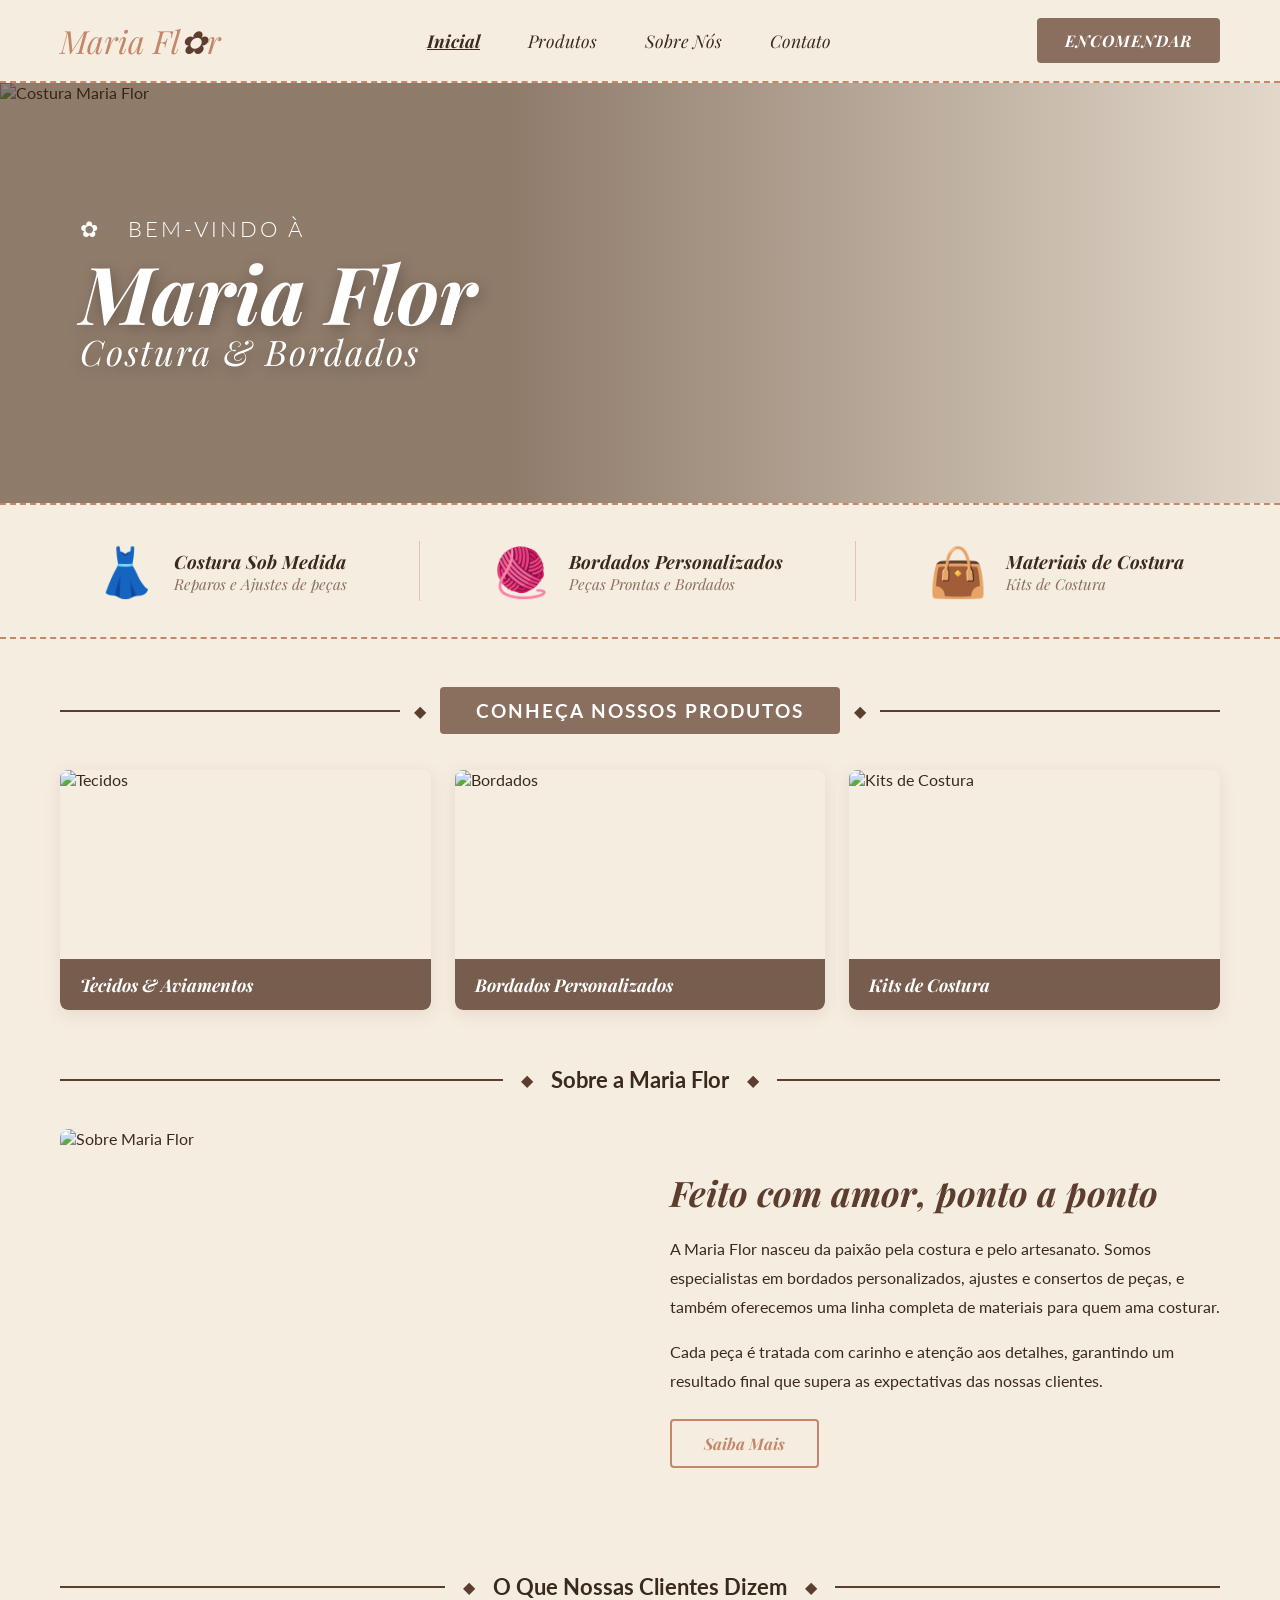
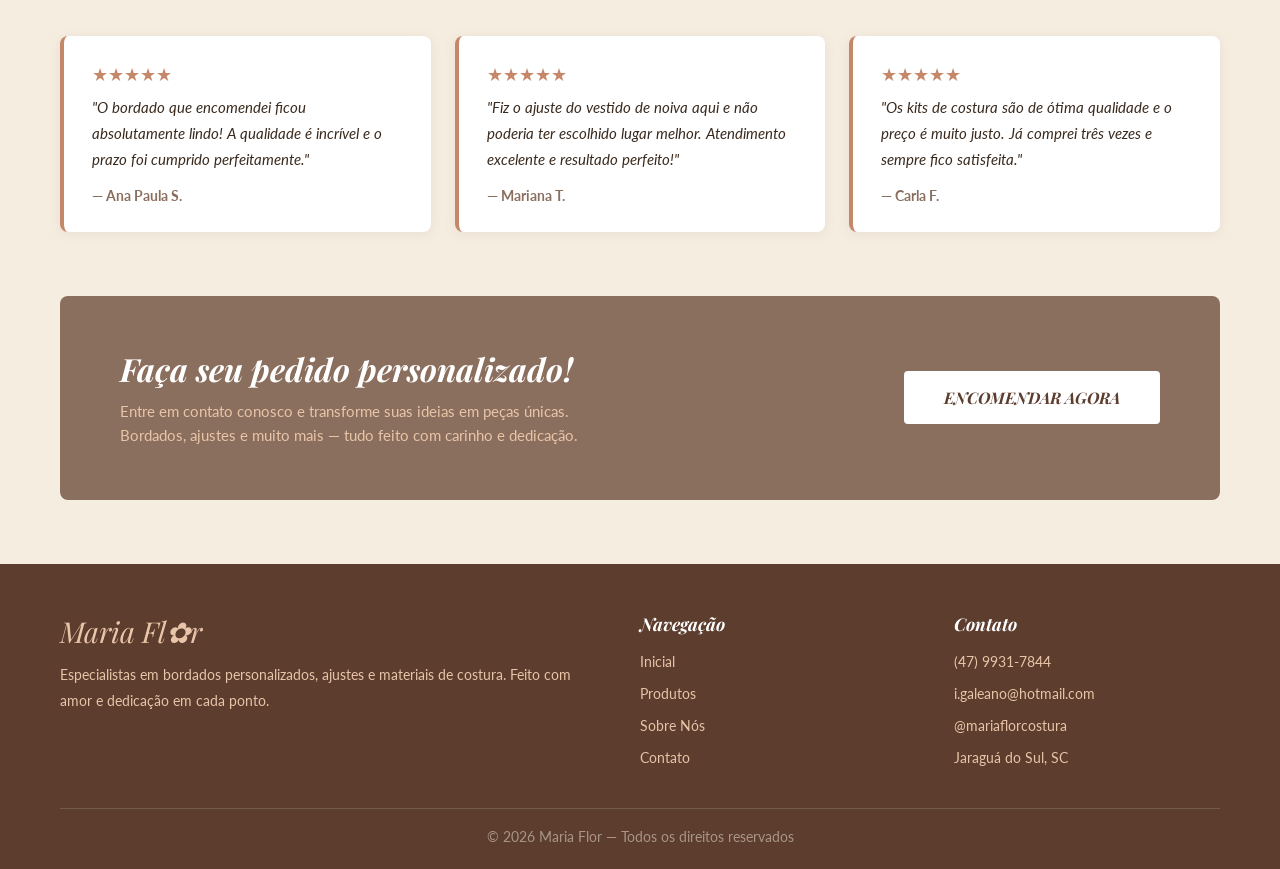
==== index.html @ fab540b6 "HANDS ON WORK V" ====
<!DOCTYPE html>
<html lang="pt-BR">
<head>
<meta charset="UTF-8">
<meta name="viewport" content="width=device-width, initial-scale=1.0">
<title>Maria Flor — Costura & Bordados</title>
<link href="https://fonts.googleapis.com/css2?family=Playfair+Display:ital,wght@0,400;0,700;1,400&family=Lato:wght@300;400;700&display=swap" rel="stylesheet">
<link rel="stylesheet" href="style mariaflor.css">
</head>
<body>

<!-- ================================
     NAVBAR (shared, always visible)
================================ -->
<nav>
  <div class="logo" onclick="goTo('inicial')">Maria Fl<span>✿</span>r</div>
  <ul>
    <li><a onclick="goTo('inicial')" id="nav-inicial" class="active">Inicial</a></li>
    <li><a onclick="goTo('produtos')" id="nav-produtos">Produtos</a></li>
    <li><a onclick="goTo('sobre')" id="nav-sobre">Sobre Nós</a></li>
    <li><a onclick="goTo('contato')" id="nav-contato">Contato</a></li>
  </ul>
  <button class="btn-encomendar" onclick="goTo('contato')">ENCOMENDAR</button>
</nav>


<!-- ================================
     PAGE: INICIAL
================================ -->
<div id="page-inicial" class="page active">

  <div class="hero">
    <img src="https://images.unsplash.com/photo-1558769132-cb1aea458c5e?w=1400&q=80" alt="Costura Maria Flor">
    <div class="hero-overlay">
      <p class="bem-vindo">✿ &nbsp; BEM-VINDO À</p>
      <h1>Maria Flor<span>Costura &amp; Bordados</span></h1>
    </div>
  </div>
  <hr class="hero-divider">

  <div class="features-strip">
    <div class="feature-item">
      <div class="feature-icon">👗</div>
      <div class="feature-text">
        <h3>Costura Sob Medida</h3>
        <p>Reparos e Ajustes de peças</p>
      </div>
    </div>
    <div class="feature-divider"></div>
    <div class="feature-item">
      <div class="feature-icon">🧶</div>
      <div class="feature-text">
        <h3>Bordados Personalizados</h3>
        <p>Peças Prontas e Bordados</p>
      </div>
    </div>
    <div class="feature-divider"></div>
    <div class="feature-item">
      <div class="feature-icon">👜</div>
      <div class="feature-text">
        <h3>Materiais de Costura</h3>
        <p>Kits de Costura</p>
      </div>
    </div>
  </div>

  <div class="section-header-brown">
    <div class="line"></div>
    <span class="diamond">◆</span>
    <h2>CONHEÇA NOSSOS PRODUTOS</h2>
    <span class="diamond">◆</span>
    <div class="line"></div>
  </div>

  <div class="home-products-grid">
    <div class="home-product-card" onclick="goTo('produtos')">
      <img src="https://blog.maximustecidos.com.br/wp-content/uploads/2023/04/Composicao-1_00009-3.jpg" alt="Tecidos">
      <div class="home-product-card-label">Tecidos &amp; Aviamentos</div>
    </div>
    <div class="home-product-card" onclick="goTo('produtos')">
      <img src="https://www.artbord.com.br/img/produtos/personalizados3.jpg" alt="Bordados">
      <div class="home-product-card-label">Bordados Personalizados</div>
    </div>
    <div class="home-product-card" onclick="goTo('produtos')">
      <img src="https://http2.mlstatic.com/D_NQ_NP_682435-MLB98950019873_112025-O.webp" alt="Kits de Costura">
      <div class="home-product-card-label">Kits de Costura</div>
    </div>
  </div>

  <div class="section-header-plain">
    <span class="diamond-ico">◆</span>
    <h2>Sobre a Maria Flor</h2>
    <span class="diamond-ico">◆</span>
  </div>

  <div class="about-section">
    <div class="about-img">
      <img src="https://i0.wp.com/blog.elgin.com.br/wp-content/uploads/maquina-de-costura-industrial-1-scaled.jpg" alt="Sobre Maria Flor">
    </div>
    <div class="about-text">
      <h2>Feito com amor, ponto a ponto</h2>
      <p>A Maria Flor nasceu da paixão pela costura e pelo artesanato. Somos especialistas em bordados personalizados, ajustes e consertos de peças, e também oferecemos uma linha completa de materiais para quem ama costurar.</p>
      <p>Cada peça é tratada com carinho e atenção aos detalhes, garantindo um resultado final que supera as expectativas das nossas clientes.</p>
      <button class="btn-saiba" onclick="goTo('sobre')">Saiba Mais</button>
    </div>
  </div>

  <div class="section-header-plain">
    <span class="diamond-ico">◆</span>
    <h2>O Que Nossas Clientes Dizem</h2>
    <span class="diamond-ico">◆</span>
  </div>

  <div class="depoimentos-grid">
    <div class="depoimento-card">
      <div class="stars">★★★★★</div>
      <p>"O bordado que encomendei ficou absolutamente lindo! A qualidade é incrível e o prazo foi cumprido perfeitamente."</p>
      <div class="author">— Ana Paula S.</div>
    </div>
    <div class="depoimento-card">
      <div class="stars">★★★★★</div>
      <p>"Fiz o ajuste do vestido de noiva aqui e não poderia ter escolhido lugar melhor. Atendimento excelente e resultado perfeito!"</p>
      <div class="author">— Mariana T.</div>
    </div>
    <div class="depoimento-card">
      <div class="stars">★★★★★</div>
      <p>"Os kits de costura são de ótima qualidade e o preço é muito justo. Já comprei três vezes e sempre fico satisfeita."</p>
      <div class="author">— Carla F.</div>
    </div>
  </div>

  <div class="cta-section">
    <div>
      <h2>Faça seu pedido personalizado!</h2>
      <p>Entre em contato conosco e transforme suas ideias em peças únicas. Bordados, ajustes e muito mais — tudo feito com carinho e dedicação.</p>
    </div>
    <button class="btn-cta" onclick="goTo('contato')">ENCOMENDAR AGORA</button>
  </div>

  <footer>
    <div class="footer-grid">
      <div>
        <div class="footer-logo">Maria Fl✿r</div>
        <p>Especialistas em bordados personalizados, ajustes e materiais de costura. Feito com amor e dedicação em cada ponto.</p>
      </div>
      <div class="footer-col">
        <h4>Navegação</h4>
        <ul>
          <li><a onclick="goTo('inicial')">Inicial</a></li>
          <li><a onclick="goTo('produtos')">Produtos</a></li>
          <li><a onclick="goTo('sobre')">Sobre Nós</a></li>
          <li><a onclick="goTo('contato')">Contato</a></li>
        </ul>
      </div>
      <div class="footer-col">
        <h4>Contato</h4>
        <ul>
          <li><a href="#">(47) 9931-7844</a></li>
          <li><a href="#">i.galeano@hotmail.com</a></li>
          <li><a href="#">@mariaflorcostura</a></li>
          <li><a href="#">Jaraguá do Sul, SC</a></li>
        </ul>
      </div>
    </div>
    <div class="footer-bottom">© 2026 Maria Flor — Todos os direitos reservados</div>
  </footer>
</div>


<!-- ================================
     PAGE: PRODUTOS
================================ -->
<div id="page-produtos" class="page">

  <div class="produtos-section-header" style="margin-top: 48px;">
    <span class="diamond">◆</span>
    <h2>Nossos Serviços &amp; Produtos</h2>
    <span class="diamond">◆</span>
  </div>

  <div class="products-grid">
    <div class="product-card">
      <img src="https://blog.maximustecidos.com.br/wp-content/uploads/2022/09/Ajustes-e-consertos.jpg" alt="Ajustes e Consertos">
      <div class="card-body">
        <h3>Ajustes e Consertos</h3>
        <p>Reparos e Ajustes de peças</p>
      </div>
    </div>
    <div class="product-card">
      <img src="https://img.elo7.com.br/product/685x685/4D613C4/bordados-personalizados-lembrancinha.jpg" alt="Bordados Personalizados">
      <div class="card-body">
        <h3>Bordados Personalizados</h3>
        <p>Peças Prontas e Bordados</p>
      </div>
    </div>
    <div class="product-card">
      <img src="https://m.media-amazon.com/images/I/81LdllHhoiL.jpg" alt="Kits de Costura">
      <div class="card-body">
        <h3>Kits de Costura</h3>
        <p>Peças e Kits para Costura</p>
      </div>
    </div>
  </div>

  <div class="produtos-section-header">
    <span class="diamond">◆</span>
    <h2>Materiais de Costura</h2>
    <span class="diamond">◆</span>
  </div>

  <div class="products-grid">
    <div class="product-card">
      <img src="https://www.armarinhosaojose.com.br/octopus/design/images/94/products/b/kit-agulhas-croche-metal-finas-ch089-12und.jpg" alt="Linhas e Agulhas">
      <div class="card-body">
        <h3>Linhas e Agulhas</h3>
        <p>Variedade de linhas coloridas e agulhas para todos os tipos de costura</p>
        <span class="price">A partir de R$ 8,90</span>
      </div>
    </div>
    <div class="product-card">
      <img src="https://encrypted-tbn2.gstatic.com/shopping?q=tbn:ANd9GcQ8qK9K8kltuT53hfmvlXbNgs2XfSVlP2nfSjsDrhS2vmLeVyilrZG2NBxNIasGOcaGUidtJvrdwAZzUmPdJPInfNeammCxcp_Rb9eg1ShN5NLwNDI70TglCTJatQF1&usqp=CAc" alt="Kit de Costura Completo">
      <div class="card-body">
        <h3>Kit de Costura Completo</h3>
        <p>Kit com tudo que você precisa: tesoura, linhas, agulhas e muito mais</p>
        <span class="price">A partir de R$ 34,90</span>
      </div>
    </div>
    <div class="product-card">
      <img src="https://zanotti.com.br/blog/wp-content/uploads/2020/10/3-Escolha-tecidos-e-aviamentos-de-qualidade.jpg" alt="Tecidos e Aviamentos">
      <div class="card-body">
        <h3>Tecidos e Aviamentos</h3>
        <p>Ampla seleção de tecidos em diversas cores, texturas e estampas</p>
        <span class="price">A partir de R$ 12,90/m</span>
      </div>
    </div>
  </div>

  <div class="cta-section">
    <div>
      <h2>Faça seu pedido personalizado!</h2>
      <p>Entre em contato conosco e transforme suas ideias em peças únicas. Bordados, ajustes e muito mais — tudo feito com carinho e dedicação.</p>
    </div>
    <button class="btn-cta" onclick="goTo('contato')">ENCOMENDAR AGORA</button>
  </div>

  <div class="section-header" style="margin-top: 56px;">
    <span class="diamond">◆</span>
    <h2>O Que Nossas Clientes Dizem</h2>
    <span class="diamond">◆</span>
  </div>

  <div class="depoimentos-grid">
    <div class="depoimento-card">
      <div class="stars">★★★★★</div>
      <p>"O bordado que encomendei ficou absolutamente lindo! A qualidade é incrível e o prazo foi cumprido perfeitamente."</p>
      <div class="author">— Ana Paula S.</div>
    </div>
    <div class="depoimento-card">
      <div class="stars">★★★★★</div>
      <p>"Fiz o ajuste do vestido de noiva aqui e não poderia ter escolhido lugar melhor. Atendimento excelente e resultado perfeito!"</p>
      <div class="author">— Mariana T.</div>
    </div>
    <div class="depoimento-card">
      <div class="stars">★★★★★</div>
      <p>"Os kits de costura são de ótima qualidade e o preço é muito justo. Já comprei três vezes e sempre fico satisfeita."</p>
      <div class="author">— Carla F.</div>
    </div>
  </div>

  <footer>
    <div class="footer-grid">
      <div>
        <div class="footer-logo">Maria Fl✿r</div>
        <p>Especialistas em bordados personalizados, ajustes e materiais de costura. Feito com amor e dedicação em cada ponto.</p>
      </div>
      <div class="footer-col">
        <h4>Navegação</h4>
        <ul>
          <li><a onclick="goTo('inicial')">Inicial</a></li>
          <li><a onclick="goTo('produtos')">Produtos</a></li>
          <li><a onclick="goTo('sobre')">Sobre Nós</a></li>
          <li><a onclick="goTo('contato')">Contato</a></li>
        </ul>
      </div>
      <div class="footer-col">
        <h4>Contato</h4>
        <ul>
          <li><a href="#">(47) 9931-7844</a></li>
          <li><a href="#">i.galeano@hotmail.com</a></li>
          <li><a href="#">@mariaflorcostura</a></li>
          <li><a href="#">Jaraguá do Sul, SC</a></li>
        </ul>
      </div>
    </div>
    <div class="footer-bottom">© 2026 Maria Flor — Todos os direitos reservados</div>
  </footer>
</div>


<!-- ================================
     PAGE: SOBRE NÓS
================================ -->
<div id="page-sobre" class="page">

  <div class="quem-somos">
    <div class="quem-somos-img">
      <img src="https://tse4.mm.bing.net/th/id/OIP.Wz9zy-pFr2GybRfrMB1d5AHaFj?rs=1&pid=ImgDetMain&o=7&rm=3" alt="Costureira Maria Flor">
    </div>
    <div class="quem-somos-text">
      <div class="tag-title">Quem Somos?</div>
      <p>O Atelier Maria Flor é uma loja dedicada à arte da costura e do bordado. Trabalhamos com roupas para bebês, mulheres e homens, além de realizar ajustes e trabalhos com retalhos. Oferecemos cada serviço com carinho, atenção aos detalhes e muita dedicação. Atuamos desde 2015, e nossa história começou de forma simples: com apenas uma máquina de costura em um pequeno quartinho onde nasceu o sonho que hoje se tornou realidade.</p>
      <div class="logo-deco">
        <div class="logo-deco-inner">
          <div class="deco-icons">🧵 🌸</div>
          <h2>Maria<span>Flor</span></h2>
          <div class="deco-sub">✂️ 🪡</div>
        </div>
      </div>
    </div>
  </div>

  <div class="section-header">
    <span class="diamond">◆</span>
    <h2>Nossos Valores</h2>
    <span class="diamond">◆</span>
  </div>

  <div class="valores-grid">
    <div class="valor-card">
      <div class="icon">🌸</div>
      <h3>Carinho &amp; Dedicação</h3>
      <p>Cada peça é tratada como única. Colocamos amor em cada ponto, desde o primeiro alinhavo até o acabamento final.</p>
    </div>
    <div class="valor-card">
      <div class="icon">✨</div>
      <h3>Qualidade</h3>
      <p>Trabalhamos com os melhores materiais e técnicas para garantir um resultado que supere sempre as expectativas.</p>
    </div>
    <div class="valor-card">
      <div class="icon">🤝</div>
      <h3>Confiança</h3>
      <p>Construímos relações duradouras com nossas clientes, baseadas em transparência, respeito e compromisso.</p>
    </div>
  </div>

  <div class="timeline-section">
    <div class="section-header" style="margin: 0 0 40px;">
      <span class="diamond">◆</span>
      <h2>Nossa História</h2>
      <span class="diamond">◆</span>
    </div>
    <div class="timeline">
      <div class="timeline-item">
        <div class="timeline-content">
          <div class="year">2015</div>
          <p>O sonho começa em um pequeno quartinho, com uma única máquina de costura e muita vontade de crescer.</p>
        </div>
      </div>
      <div class="timeline-item">
        <div class="timeline-content">
          <div class="year">2017</div>
          <p>Expansão dos serviços: incluímos bordados personalizados e começamos a atender encomendas especiais.</p>
        </div>
      </div>
      <div class="timeline-item">
        <div class="timeline-content">
          <div class="year">2019</div>
          <p>Abrimos o primeiro atelier fixo em Jaraguá do Sul, com espaço para receber clientes e ampliar a equipe.</p>
        </div>
      </div>
      <div class="timeline-item">
        <div class="timeline-content">
          <div class="year">2022</div>
          <p>Lançamento da linha de kits e materiais de costura, tornando-nos referência completa no segmento.</p>
        </div>
      </div>
      <div class="timeline-item">
        <div class="timeline-content">
          <div class="year">Hoje</div>
          <p>Seguimos crescendo com o mesmo carinho do início, atendendo centenas de clientes satisfeitas em toda a região.</p>
        </div>
      </div>
    </div>
  </div>

  <div class="numeros-section">
    <div class="numero-item"><h3>+10</h3><p>Anos de experiência</p></div>
    <div class="numero-divider"></div>
    <div class="numero-item"><h3>500+</h3><p>Clientes atendidas</p></div>
    <div class="numero-divider"></div>
    <div class="numero-item"><h3>3</h3><p>Linhas de serviço</p></div>
    <div class="numero-divider"></div>
    <div class="numero-item"><h3>100%</h3><p>Feito com amor</p></div>
  </div>

  <div class="section-header" style="margin-top: 56px;">
    <span class="diamond">◆</span>
    <h2>O Que Nossas Clientes Dizem</h2>
    <span class="diamond">◆</span>
  </div>

  <div class="depoimentos-grid">
    <div class="depoimento-card">
      <div class="stars">★★★★★</div>
      <p>"O bordado que encomendei ficou absolutamente lindo! A qualidade é incrível e o prazo foi cumprido perfeitamente."</p>
      <div class="author">— Ana Paula S.</div>
    </div>
    <div class="depoimento-card">
      <div class="stars">★★★★★</div>
      <p>"Fiz o ajuste do vestido de noiva aqui e não poderia ter escolhido lugar melhor. Atendimento excelente e resultado perfeito!"</p>
      <div class="author">— Mariana T.</div>
    </div>
    <div class="depoimento-card">
      <div class="stars">★★★★★</div>
      <p>"Os kits de costura são de ótima qualidade e o preço é muito justo. Já comprei três vezes e sempre fico satisfeita."</p>
      <div class="author">— Carla F.</div>
    </div>
  </div>

  <footer>
    <div class="footer-grid">
      <div>
        <div class="footer-logo">Maria Fl✿r</div>
        <p>Especialistas em bordados personalizados, ajustes e materiais de costura. Feito com amor e dedicação em cada ponto.</p>
      </div>
      <div class="footer-col">
        <h4>Navegação</h4>
        <ul>
          <li><a onclick="goTo('inicial')">Inicial</a></li>
          <li><a onclick="goTo('produtos')">Produtos</a></li>
          <li><a onclick="goTo('sobre')">Sobre Nós</a></li>
          <li><a onclick="goTo('contato')">Contato</a></li>
        </ul>
      </div>
      <div class="footer-col">
        <h4>Contato</h4>
        <ul>
          <li><a href="#">(47) 9931-7844</a></li>
          <li><a href="#">i.galeano@hotmail.com</a></li>
          <li><a href="#">@mariaflorcostura</a></li>
          <li><a href="#">Jaraguá do Sul, SC</a></li>
        </ul>
      </div>
    </div>
    <div class="footer-bottom">© 2026 Maria Flor — Todos os direitos reservados</div>
  </footer>
</div>


<!-- ================================
     PAGE: CONTATO
================================ -->
<div id="page-contato" class="page">

  <div class="hero-banner">
    <h1>Fale Conosco</h1>
  </div>

  <div class="subtitle-divider">
    <span class="diamond">◆</span>
    <span>Entre em Contato Conosco</span>
    <span class="diamond">◆</span>
  </div>

  <div class="contact-layout">
    <div class="form-card">
      <label for="nome">Nome:</label>
      <input type="text" id="nome" placeholder="Seu nome completo">
      <label for="email">Email:</label>
      <input type="email" id="email" placeholder="seuemail@exemplo.com">
      <label for="telefone">Telefone:</label>
      <input type="tel" id="telefone" placeholder="(47) 99999-9999">
      <label for="mensagem">Mensagem:</label>
      <textarea id="mensagem" placeholder="Escreva sua mensagem aqui..."></textarea>
      <button class="btn-enviar">ENVIAR</button>
    </div>

    <div class="info-card">
      <div class="info-item">
        <div class="info-icon">📞</div>
        <div class="info-text"><strong>Telefone:</strong><br>(47) 9931-7844</div>
      </div>
      <div class="info-item">
        <div class="info-icon">✉️</div>
        <div class="info-text"><strong>Email:</strong><br>i.galeano@hotmail.com</div>
      </div>
      <div class="info-item">
        <div class="info-icon">📍</div>
        <div class="info-text"><strong>Endereço:</strong><br>Rua João Franzner, 305<br>Jaraguá do Sul / SC</div>
      </div>
      <div class="map-container">
        <iframe
          src="https://www.google.com/maps/embed?pb=!1m18!1m12!1m3!1d3588.3!2d-49.0713!3d-26.4854!2m3!1f0!2f0!3f0!3m2!1i1024!2i768!4f13.1!3m3!1m2!1s0x94deb3b1e0e0e0e1%3A0x0!2sRua+Jo%C3%A3o+Franzner+305+Jaragu%C3%A1+do+Sul!5e0!3m2!1spt-BR!2sbr!4v1690000000000"
          allowfullscreen="" loading="lazy" referrerpolicy="no-referrer-when-downgrade">
        </iframe>
      </div>
    </div>
  </div>

  <div class="horarios-section">
    <div class="section-header" style="margin: 0 0 32px;">
      <span class="diamond">◆</span>
      <h2>Horários de Atendimento</h2>
      <span class="diamond">◆</span>
    </div>
    <div class="horarios-grid">
      <div class="horario-card">
        <h4>Segunda a Sexta</h4>
        <p>08:00 às 18:00</p>
        <span class="badge-aberto">Aberto</span>
      </div>
      <div class="horario-card">
        <h4>Sábado</h4>
        <p>08:00 às 13:00</p>
        <span class="badge-aberto">Aberto</span>
      </div>
      <div class="horario-card">
        <h4>Domingo e Feriados</h4>
        <p>Não atendemos</p>
        <span class="badge-fechado">Fechado</span>
      </div>
    </div>
  </div>

  <footer>
    <div class="footer-grid">
      <div>
        <div class="footer-logo">Maria Fl✿r</div>
        <p>Especialistas em bordados personalizados, ajustes e materiais de costura. Feito com amor e dedicação em cada ponto.</p>
      </div>
      <div class="footer-col">
        <h4>Navegação</h4>
        <ul>
          <li><a onclick="goTo('inicial')">Inicial</a></li>
          <li><a onclick="goTo('produtos')">Produtos</a></li>
          <li><a onclick="goTo('sobre')">Sobre Nós</a></li>
          <li><a onclick="goTo('contato')">Contato</a></li>
        </ul>
      </div>
      <div class="footer-col">
        <h4>Contato</h4>
        <ul>
          <li><a href="#">(47) 9931-7844</a></li>
          <li><a href="#">i.galeano@hotmail.com</a></li>
          <li><a href="#">@mariaflorcostura</a></li>
          <li><a href="#">Jaraguá do Sul, SC</a></li>
        </ul>
      </div>
    </div>
    <div class="footer-bottom">© 2026 Maria Flor — Todos os direitos reservados</div>
  </footer>
</div>


<script>
  function goTo(page) {
    // Hide all pages
    document.querySelectorAll('.page').forEach(p => p.classList.remove('active'));
    // Remove all nav active states
    document.querySelectorAll('nav ul li a').forEach(a => a.classList.remove('active'));

    // Show target page
    document.getElementById('page-' + page).classList.add('active');
    // Set nav active
    document.getElementById('nav-' + page).classList.add('active');

    // Scroll to top
    window.scrollTo({ top: 0, behavior: 'smooth' });
  }
</script>

</body>
</html>
---- style mariaflor.css ----
* { margin: 0; padding: 0; box-sizing: border-box; }

  :root {
    --cream: #f5ede0;
    --warm-brown: #8B6F5E;
    --dark-brown: #5C3D2E;
    --rose: #C4876A;
    --light-rose: #E8C4A8;
    --text-dark: #3a2a1e;
    --dashed-color: #C4876A;
  }

  body {
    font-family: 'Lato', sans-serif;
    background-color: var(--cream);
    color: var(--text-dark);
  }

  /* PAGE VISIBILITY */
  .page { display: none; }
  .page.active { display: block; }

  /* PAGE TRANSITION */
  .page { animation: fadeIn 0.35s ease; }
  @keyframes fadeIn { from { opacity: 0; transform: translateY(8px); } to { opacity: 1; transform: translateY(0); } }

  /* ================================
     NAVBAR (shared)
  ================================ */
  nav {
    background: var(--cream);
    padding: 18px 60px;
    display: flex;
    align-items: center;
    justify-content: space-between;
    border-bottom: 2px dashed var(--dashed-color);
    position: sticky;
    top: 0;
    z-index: 100;
  }

  .logo {
    font-family: 'Playfair Display', serif;
    font-size: 2rem;
    color: var(--rose);
    font-style: italic;
    cursor: pointer;
  }

  .logo span { color: var(--dark-brown); }

  nav ul { display: flex; list-style: none; gap: 48px; align-items: center; }

  nav ul li a {
    text-decoration: none;
    font-size: 1.1rem;
    color: var(--text-dark);
    font-style: italic;
    font-family: 'Playfair Display', serif;
    transition: color 0.2s;
    cursor: pointer;
  }

  nav ul li a:hover { color: var(--rose); }
  nav ul li a.active { text-decoration: underline; font-weight: 700; }

  .btn-encomendar {
    background: var(--warm-brown);
    color: white;
    padding: 12px 28px;
    font-size: 1rem;
    font-weight: 700;
    font-style: italic;
    font-family: 'Playfair Display', serif;
    letter-spacing: 1px;
    border: none;
    cursor: pointer;
    border-radius: 4px;
    transition: background 0.2s;
  }

  .btn-encomendar:hover { background: var(--dark-brown); }

  /* ================================
     SHARED COMPONENTS
  ================================ */
  .hero-divider { border: none; border-top: 2px dashed var(--dashed-color); }

  .section-header-brown {
    display: flex;
    align-items: center;
    justify-content: center;
    gap: 0;
    margin: 48px 60px 36px;
  }
  .section-header-brown .line { flex: 1; height: 2px; background: var(--dark-brown); }
  .section-header-brown h2 {
    background: var(--warm-brown);
    color: white;
    font-family: 'Lato', sans-serif;
    font-size: 1.2rem;
    font-weight: 700;
    letter-spacing: 2px;
    padding: 12px 36px;
    border-radius: 4px;
    white-space: nowrap;
  }
  .section-header-brown .diamond { color: var(--dark-brown); font-size: 1rem; padding: 0 14px; }

  .section-header {
    display: flex;
    align-items: center;
    justify-content: center;
    gap: 18px;
    margin: 48px 60px 36px;
  }
  .section-header::before,
  .section-header::after { content: ''; flex: 1; height: 2px; background: var(--dark-brown); }
  .section-header h2 { font-family: 'Lato', sans-serif; font-size: 1.4rem; font-weight: 700; white-space: nowrap; }
  .diamond { color: var(--dark-brown); }

  .depoimentos-grid {
    display: grid;
    grid-template-columns: repeat(3, 1fr);
    gap: 24px;
    padding: 0 60px 64px;
  }
  .depoimento-card {
    background: white;
    border-radius: 8px;
    padding: 28px;
    border-left: 4px solid var(--rose);
    box-shadow: 0 2px 12px rgba(139,111,94,0.1);
  }
  .depoimento-card p { font-size: 0.95rem; line-height: 1.7; font-style: italic; }
  .depoimento-card .author { margin-top: 14px; font-weight: 700; font-style: normal; font-size: 0.9rem; color: var(--warm-brown); }
  .stars { color: var(--rose); margin-bottom: 10px; font-size: 1.1rem; }

  .cta-section {
    margin: 0 60px 64px;
    background: var(--warm-brown);
    border-radius: 8px;
    padding: 52px 60px;
    display: flex;
    align-items: center;
    justify-content: space-between;
    gap: 40px;
  }
  .cta-section h2 { font-family: 'Playfair Display', serif; font-size: 2rem; color: white; font-style: italic; line-height: 1.3; }
  .cta-section p { margin-top: 10px; color: var(--light-rose); font-size: 0.95rem; line-height: 1.6; max-width: 480px; }
  .btn-cta {
    background: white; color: var(--dark-brown); padding: 16px 40px;
    font-size: 1rem; font-weight: 700; font-style: italic;
    font-family: 'Playfair Display', serif; border: none; cursor: pointer;
    border-radius: 4px; white-space: nowrap; transition: background 0.2s;
  }
  .btn-cta:hover { background: var(--cream); }

  footer {
    background: var(--dark-brown);
    color: var(--cream);
    padding: 48px 60px 24px;
  }
  .footer-grid {
    display: grid;
    grid-template-columns: 2fr 1fr 1fr;
    gap: 48px;
    padding-bottom: 32px;
    border-bottom: 1px solid rgba(255,255,255,0.15);
  }
  .footer-logo { font-family: 'Playfair Display', serif; font-size: 1.8rem; color: var(--light-rose); font-style: italic; margin-bottom: 12px; }
  footer p, footer a { font-size: 0.9rem; line-height: 1.8; color: var(--light-rose); text-decoration: none; }
  footer a:hover { color: white; }
  .footer-col h4 { font-family: 'Playfair Display', serif; font-size: 1.1rem; font-style: italic; margin-bottom: 14px; color: white; }
  .footer-col ul { list-style: none; }
  .footer-col ul li { margin-bottom: 6px; }
  .footer-bottom { padding-top: 20px; text-align: center; font-size: 0.85rem; color: rgba(245,237,224,0.5); }

  /* ================================
     PAGE: INICIAL
  ================================ */
  .hero { position: relative; width: 100%; height: 420px; overflow: hidden; }
  .hero img { width: 100%; height: 100%; object-fit: cover; display: block; }
  .hero-overlay {
    position: absolute; inset: 0;
    background: linear-gradient(to right, rgba(60,30,10,0.55) 40%, rgba(60,30,10,0.1) 100%);
    display: flex; flex-direction: column; justify-content: center; padding: 0 80px;
  }
  .hero-overlay .bem-vindo { font-family: 'Lato', sans-serif; font-size: 1.4rem; color: white; letter-spacing: 3px; margin-bottom: 8px; font-weight: 300; }
  .hero-overlay h1 { font-family: 'Playfair Display', serif; font-style: italic; font-size: 5rem; color: white; line-height: 1.05; text-shadow: 2px 4px 16px rgba(0,0,0,0.3); }
  .hero-overlay h1 span { display: block; font-size: 2.2rem; font-weight: 400; letter-spacing: 2px; }

  .features-strip {
    display: flex; justify-content: space-around; align-items: center;
    padding: 36px 60px; background: var(--cream); border-bottom: 2px dashed var(--dashed-color);
  }
  .feature-item { display: flex; align-items: center; gap: 18px; }
  .feature-icon { font-size: 3rem; line-height: 1; }
  .feature-text h3 { font-family: 'Playfair Display', serif; font-style: italic; font-size: 1.15rem; font-weight: 700; }
  .feature-text p { font-family: 'Playfair Display', serif; font-style: italic; font-size: 0.95rem; color: var(--warm-brown); }
  .feature-divider { width: 1px; height: 60px; background: var(--dashed-color); opacity: 0.4; }

  .home-products-grid {
    display: grid; grid-template-columns: repeat(3, 1fr);
    gap: 24px; padding: 0 60px 56px;
  }
  .home-product-card {
    border-radius: 8px; overflow: hidden; position: relative;
    box-shadow: 0 4px 16px rgba(139,111,94,0.15);
    transition: transform 0.2s, box-shadow 0.2s; cursor: pointer;
  }
  .home-product-card:hover { transform: translateY(-5px); box-shadow: 0 12px 32px rgba(139,111,94,0.25); }
  .home-product-card img { width: 100%; height: 240px; object-fit: cover; display: block; }
  .home-product-card-label {
    position: absolute; bottom: 0; left: 0; right: 0;
    background: rgba(92,61,46,0.82); color: white;
    font-family: 'Playfair Display', serif; font-style: italic;
    font-size: 1.1rem; font-weight: 700; padding: 14px 20px; backdrop-filter: blur(2px);
  }

  .about-section { display: grid; grid-template-columns: 1fr 1fr; gap: 60px; padding: 0 60px 64px; align-items: center; }
  .about-img { border-radius: 8px; overflow: hidden; position: relative; }
  .about-img img { width: 100%; height: 380px; object-fit: cover; display: block; border-radius: 8px; }
  .about-img::before { content: ''; position: absolute; inset: -10px; border: 2px dashed var(--dashed-color); border-radius: 12px; z-index: -1; }
  .about-text h2 { font-family: 'Playfair Display', serif; font-style: italic; font-size: 2.2rem; color: var(--dark-brown); margin-bottom: 20px; line-height: 1.3; }
  .about-text p { font-size: 1rem; line-height: 1.8; color: var(--text-dark); margin-bottom: 16px; }
  .btn-saiba {
    display: inline-block; margin-top: 8px; background: transparent;
    border: 2px solid var(--rose); color: var(--rose); padding: 12px 32px;
    font-family: 'Playfair Display', serif; font-style: italic; font-size: 1rem; font-weight: 700;
    cursor: pointer; border-radius: 4px; transition: background 0.2s, color 0.2s;
  }
  .btn-saiba:hover { background: var(--rose); color: white; }

  .section-header-plain {
    display: flex; align-items: center; justify-content: center;
    gap: 18px; margin: 0 60px 36px;
  }
  .section-header-plain::before,
  .section-header-plain::after { content: ''; flex: 1; height: 2px; background: var(--dark-brown); }
  .section-header-plain h2 { font-family: 'Lato', sans-serif; font-size: 1.4rem; font-weight: 700; white-space: nowrap; }
  .diamond-ico { color: var(--dark-brown); }

  /* ================================
     PAGE: PRODUTOS
  ================================ */
  .products-grid {
    display: grid; grid-template-columns: repeat(3, 1fr);
    gap: 24px; padding: 0 60px 48px;
  }
  .product-card {
    border: 2px dashed var(--dashed-color); border-radius: 4px;
    overflow: hidden; background: var(--cream);
    transition: transform 0.2s, box-shadow 0.2s;
  }
  .product-card:hover { transform: translateY(-4px); box-shadow: 0 8px 24px rgba(139,111,94,0.2); }
  .product-card img {   width: 75%; height: 75%; object-fit: contain; display: block; margin: 0 auto;}
  .card-body { padding: 16px 20px; border-top: 2px dashed var(--dashed-color); }
  .card-body h3 { font-family: 'Playfair Display', serif; font-style: italic; font-size: 1.15rem; font-weight: 700; margin-bottom: 8px; }
  .card-body p { font-family: 'Playfair Display', serif; font-style: italic; font-size: 0.95rem; }
  .price {
    display: inline-block; margin-top: 10px; background: var(--rose);
    color: white; padding: 4px 14px; border-radius: 20px;
    font-family: 'Lato', sans-serif; font-size: 0.88rem; font-weight: 700;
  }

  .produtos-section-header {
    display: flex; align-items: center; justify-content: center;
    gap: 18px; margin: 48px 0 32px; padding: 0 60px;
  }
  .produtos-section-header::before,
  .produtos-section-header::after { content: ''; flex: 1; height: 2px; background: var(--dark-brown); }
  .produtos-section-header h2 { font-family: 'Lato', sans-serif; font-size: 1.5rem; font-weight: 700; white-space: nowrap; }

  /* ================================
     PAGE: SOBRE NÓS
  ================================ */
  .quem-somos { display: grid; grid-template-columns: 1fr 1fr; gap: 60px; padding: 64px 80px 56px; align-items: center; }
  .quem-somos-img { border-radius: 0px ; overflow: hidden; box-shadow: 0 8px 32px rgba(139,111,94,0.2); }
  .quem-somos-img img { width: 60% ; height: 60% ; object-fit: cover; display: block; ;}
  .tag-title {
    display: inline-block; background: var(--light-rose); padding: 10px 40px;
    border-radius: 4px; font-family: 'Playfair Display', serif; font-style: italic;
    font-size: 1.4rem; font-weight: 700; color: var(--dark-brown); margin-bottom: 28px;
  }
  .quem-somos-text p { font-family: 'Playfair Display', serif; font-style: italic; font-size: 1.05rem; line-height: 1.85; text-align: justify; }
  .logo-deco { text-align: right; margin-top: 36px; }
  .logo-deco-inner { display: inline-block; position: relative; padding: 20px 32px; }
  .logo-deco-inner::before { content: ''; position: absolute; inset: 0; border: 2px solid var(--rose); border-radius: 50% 50% 50% 50% / 60% 60% 40% 40%; opacity: 0.35; }
  .logo-deco-inner .deco-icons { font-size: 2rem; line-height: 1; margin-bottom: 4px; }
  .logo-deco-inner h2 { font-family: 'Playfair Display', serif; font-style: italic; font-size: 2.8rem; color: var(--rose); line-height: 1; }
  .logo-deco-inner h2 span { display: block; font-size: 3.2rem; }
  .logo-deco-inner .deco-sub { font-size: 1.5rem; margin-top: 4px; }

  .valores-grid { display: grid; grid-template-columns: repeat(3, 1fr); gap: 24px; padding: 0 60px 60px; }
  .valor-card { background: white; border-radius: 8px; padding: 32px 28px; text-align: center; border-top: 4px solid var(--rose); box-shadow: 0 2px 12px rgba(139,111,94,0.1); transition: transform 0.2s; }
  .valor-card:hover { transform: translateY(-4px); }
  .valor-card .icon { font-size: 2.8rem; margin-bottom: 14px; }
  .valor-card h3 { font-family: 'Playfair Display', serif; font-style: italic; font-size: 1.15rem; font-weight: 700; color: var(--dark-brown); margin-bottom: 10px; }
  .valor-card p { font-size: 0.93rem; line-height: 1.7; color: var(--warm-brown); }

  .timeline-section { background: white; padding: 56px 60px 60px; }
  .timeline { position: relative; max-width: 800px; margin: 0 auto; }
  .timeline::before { content: ''; position: absolute; left: 50%; top: 0; bottom: 0; width: 2px; background: var(--light-rose); transform: translateX(-50%); }
  .timeline-item { display: flex; justify-content: flex-end; padding-right: calc(50% + 32px); margin-bottom: 40px; position: relative; }
  .timeline-item:nth-child(even) { justify-content: flex-start; padding-right: 0; padding-left: calc(50% + 32px); }
  .timeline-item::after { content: ''; position: absolute; left: 50%; top: 16px; width: 16px; height: 16px; background: var(--rose); border-radius: 50%; transform: translateX(-50%); border: 3px solid white; box-shadow: 0 0 0 2px var(--rose); }
  .timeline-content { background: var(--cream); border-radius: 8px; padding: 18px 22px; max-width: 300px; border-left: 3px solid var(--rose); }
  .timeline-item:nth-child(even) .timeline-content { border-left: none; border-right: 3px solid var(--rose); }
  .timeline-content .year { font-family: 'Lato', sans-serif; font-weight: 700; font-size: 0.85rem; color: var(--rose); letter-spacing: 1px; margin-bottom: 4px; }
  .timeline-content p { font-family: 'Playfair Display', serif; font-style: italic; font-size: 0.95rem; line-height: 1.6; }

  .numeros-section { background: var(--warm-brown); padding: 52px 60px; display: grid; grid-template-columns: repeat(4, 1fr); gap: 24px; text-align: center; }
  .numero-item h3 { font-family: 'Playfair Display', serif; font-style: italic; font-size: 3rem; color: white; font-weight: 700; line-height: 1; margin-bottom: 6px; }
  .numero-item p { font-size: 0.9rem; color: var(--light-rose); letter-spacing: 1px; text-transform: uppercase; font-weight: 700; }
  .numero-divider { width: 1px; background: rgba(255,255,255,0.2); align-self: stretch; }

  /* ================================
     PAGE: CONTATO
  ================================ */
  .hero-banner {
    background-image: url('https://images.unsplash.com/photo-1558769132-cb1aea458c5e?w=1400&q=80');
    background-size: cover; background-position: center 30%;
    position: relative; padding: 52px 0; text-align: center;
  }
  .hero-banner::before { content: ''; position: absolute; inset: 0; background: rgba(30,50,90,0.65); }
  .hero-banner h1 { position: relative; font-family: 'Lato', sans-serif; font-size: 3rem; font-weight: 900; letter-spacing: 4px; color: white; text-transform: uppercase; }

  .subtitle-divider {
    display: flex; align-items: center; justify-content: center;
    gap: 18px; margin: 40px 60px 36px;
  }
  .subtitle-divider::before,
  .subtitle-divider::after { content: ''; flex: 1; height: 2px; background: var(--dark-brown); }
  .subtitle-divider span { font-family: 'Playfair Display', serif; font-style: italic; font-size: 1.2rem; white-space: nowrap; }

  .contact-layout { display: grid; grid-template-columns: 1fr 1fr; gap: 40px; padding: 0 60px 60px; }

  .form-card { background: white; border-radius: 12px; padding: 36px 40px 40px; border: 1px solid rgba(196,135,106,0.2); box-shadow: 0 4px 20px rgba(139,111,94,0.1); }
  .form-card label { display: block; font-family: 'Playfair Display', serif; font-style: italic; font-size: 1rem; margin-bottom: 6px; margin-top: 20px; }
  .form-card label:first-child { margin-top: 0; }
  .form-card input, .form-card textarea {
    width: 100%; background: var(--cream); border: 1.5px solid rgba(196,135,106,0.4);
    border-radius: 6px; padding: 12px 14px; font-family: 'Lato', sans-serif;
    font-size: 0.95rem; color: var(--text-dark); outline: none; transition: border-color 0.2s;
  }
  .form-card input:focus, .form-card textarea:focus { border-color: var(--rose); }
  .form-card textarea { resize: vertical; min-height: 130px; }
  .btn-enviar {
    display: block; margin: 28px auto 0; background: var(--warm-brown); color: white;
    padding: 14px 48px; font-family: 'Playfair Display', serif; font-style: italic;
    font-weight: 700; font-size: 1.05rem; letter-spacing: 2px;
    border: none; cursor: pointer; border-radius: 6px; transition: background 0.2s;
  }
  .btn-enviar:hover { background: var(--dark-brown); }

  .info-card { background: white; border-radius: 12px; padding: 36px 40px 0; border: 1px solid rgba(196,135,106,0.2); box-shadow: 0 4px 20px rgba(139,111,94,0.1); overflow: hidden; display: flex; flex-direction: column; }
  .info-item { display: flex; align-items: flex-start; gap: 18px; margin-bottom: 28px; }
  .info-icon { width: 52px; height: 52px; background: var(--text-dark); border-radius: 50%; display: flex; align-items: center; justify-content: center; font-size: 1.4rem; flex-shrink: 0; color: white; }
  .info-text { font-family: 'Playfair Display', serif; font-size: 1rem; line-height: 1.6; }
  .info-text strong { font-style: italic; font-weight: 700; }
  .map-container { flex: 1; min-height: 220px; margin: 0 -40px; overflow: hidden; }
  .map-container iframe { width: 100%; height: 100%; min-height: 220px; border: none; display: block; }

  .horarios-section { padding: 0 60px 60px; }
  .horarios-grid { display: grid; grid-template-columns: repeat(3, 1fr); gap: 20px; }
  .horario-card { background: white; border-radius: 8px; padding: 24px 28px; border-left: 4px solid var(--rose); box-shadow: 0 2px 12px rgba(139,111,94,0.1); }
  .horario-card h4 { font-family: 'Playfair Display', serif; font-style: italic; font-size: 1.05rem; font-weight: 700; margin-bottom: 8px; color: var(--dark-brown); }
  .horario-card p { font-size: 0.95rem; line-height: 1.6; }
  .badge-aberto { display: inline-block; background: #4caf50; color: white; font-size: 0.75rem; font-weight: 700; padding: 2px 10px; border-radius: 20px; margin-top: 8px; }
  .badge-fechado { display: inline-block; background: #aaa; color: white; font-size: 0.75rem; font-weight: 700; padding: 2px 10px; border-radius: 20px; margin-top: 8px; }
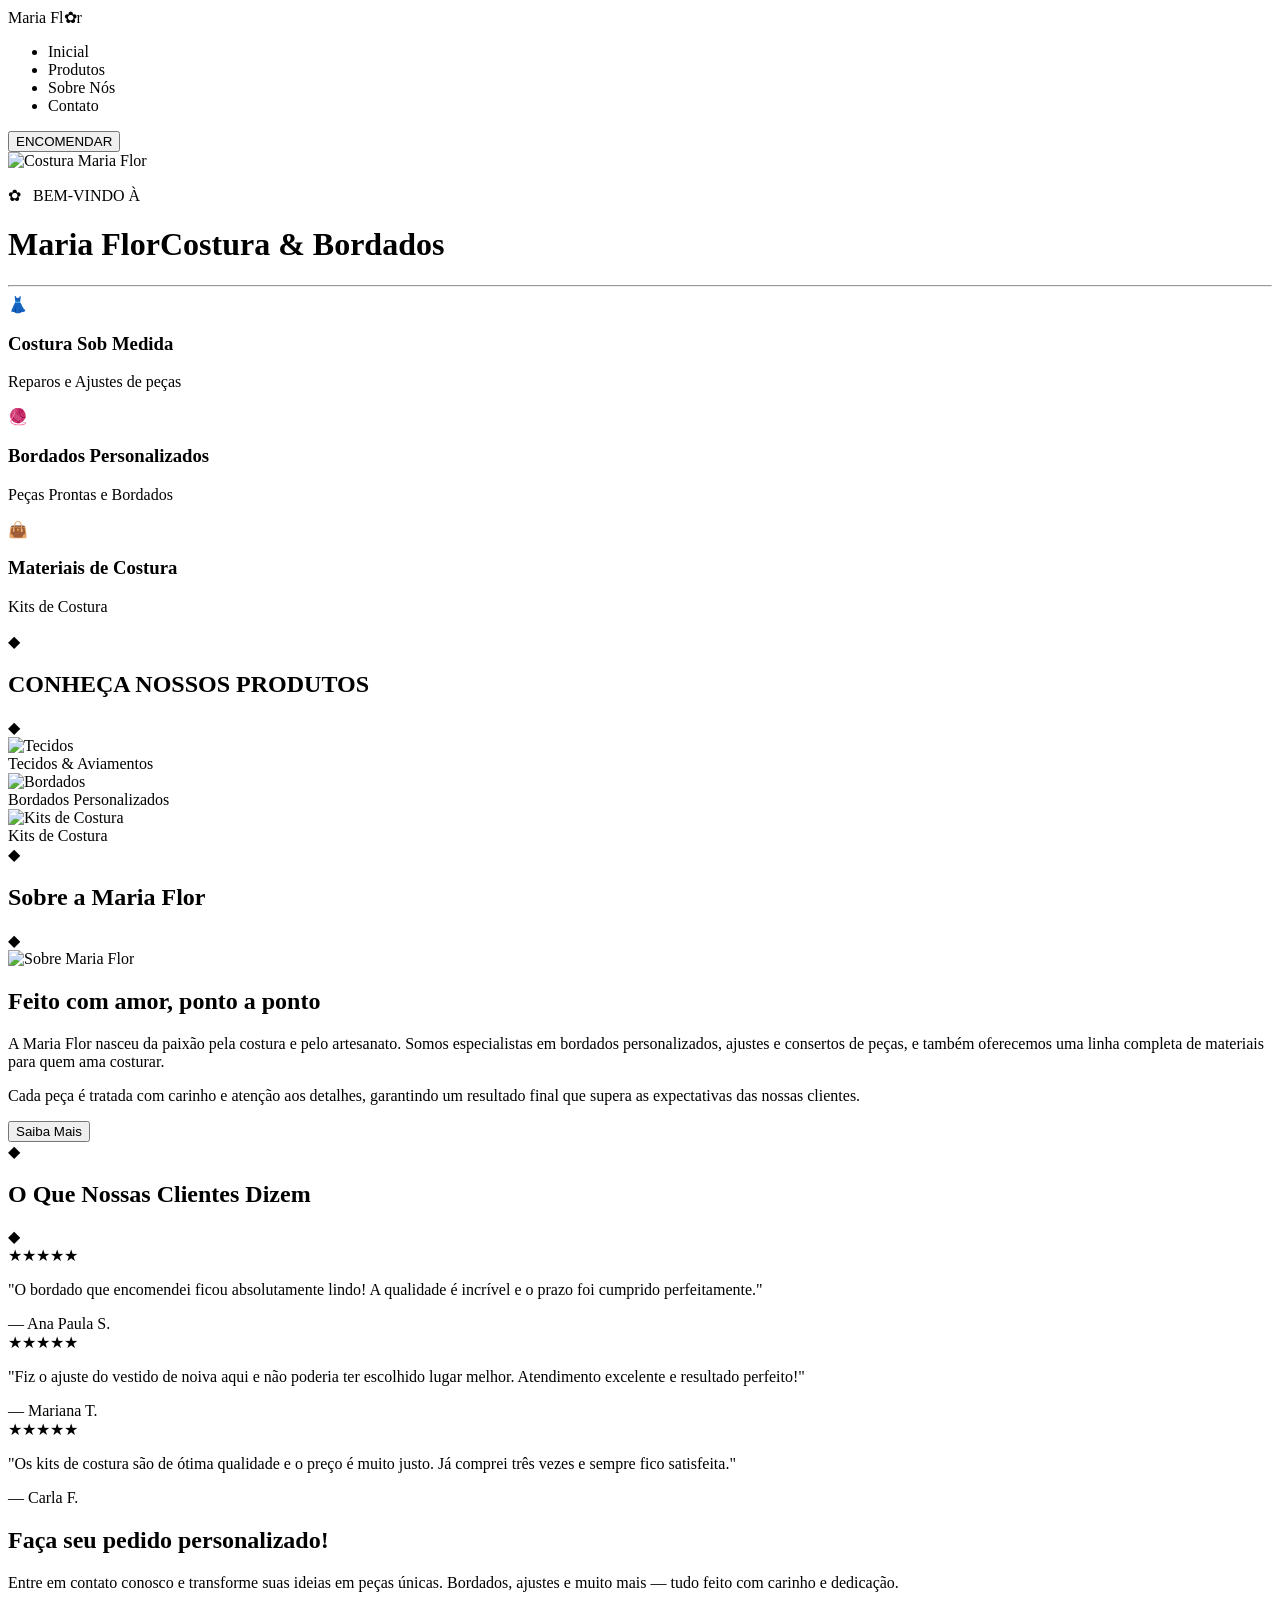
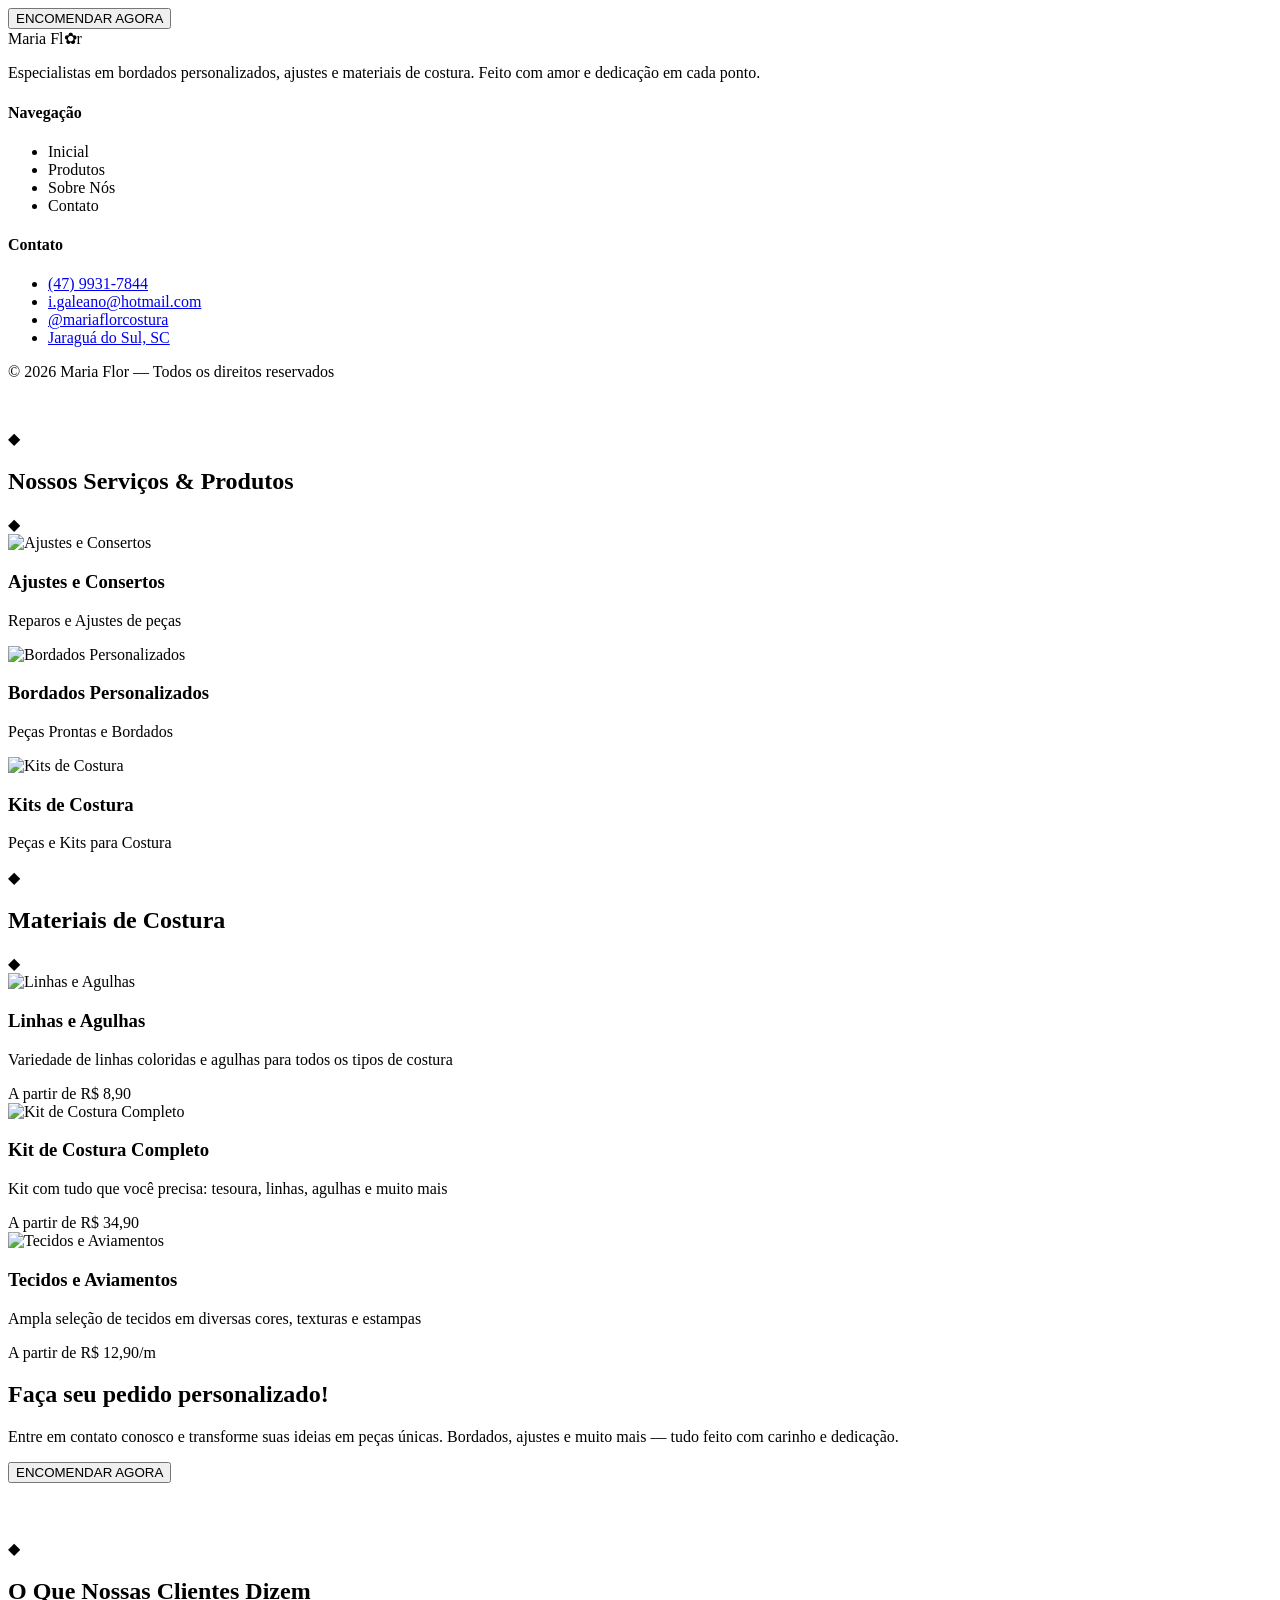
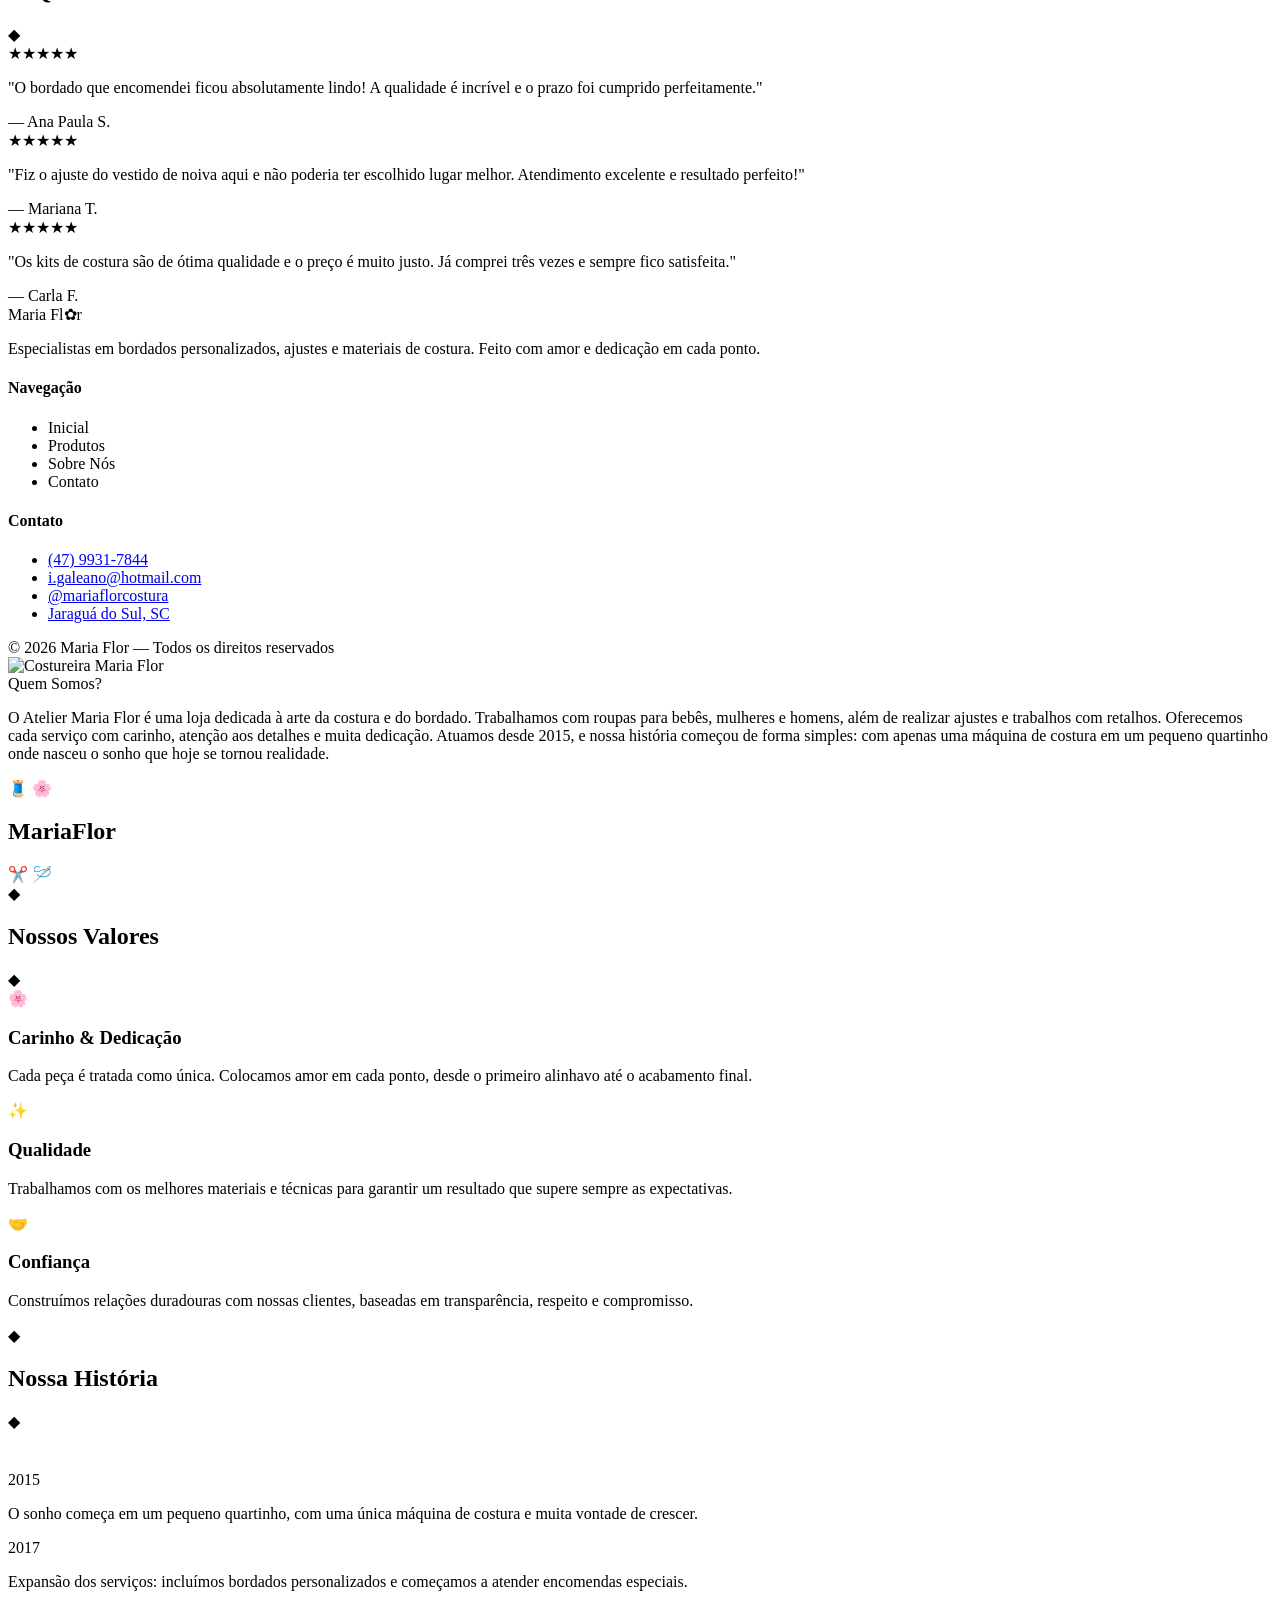
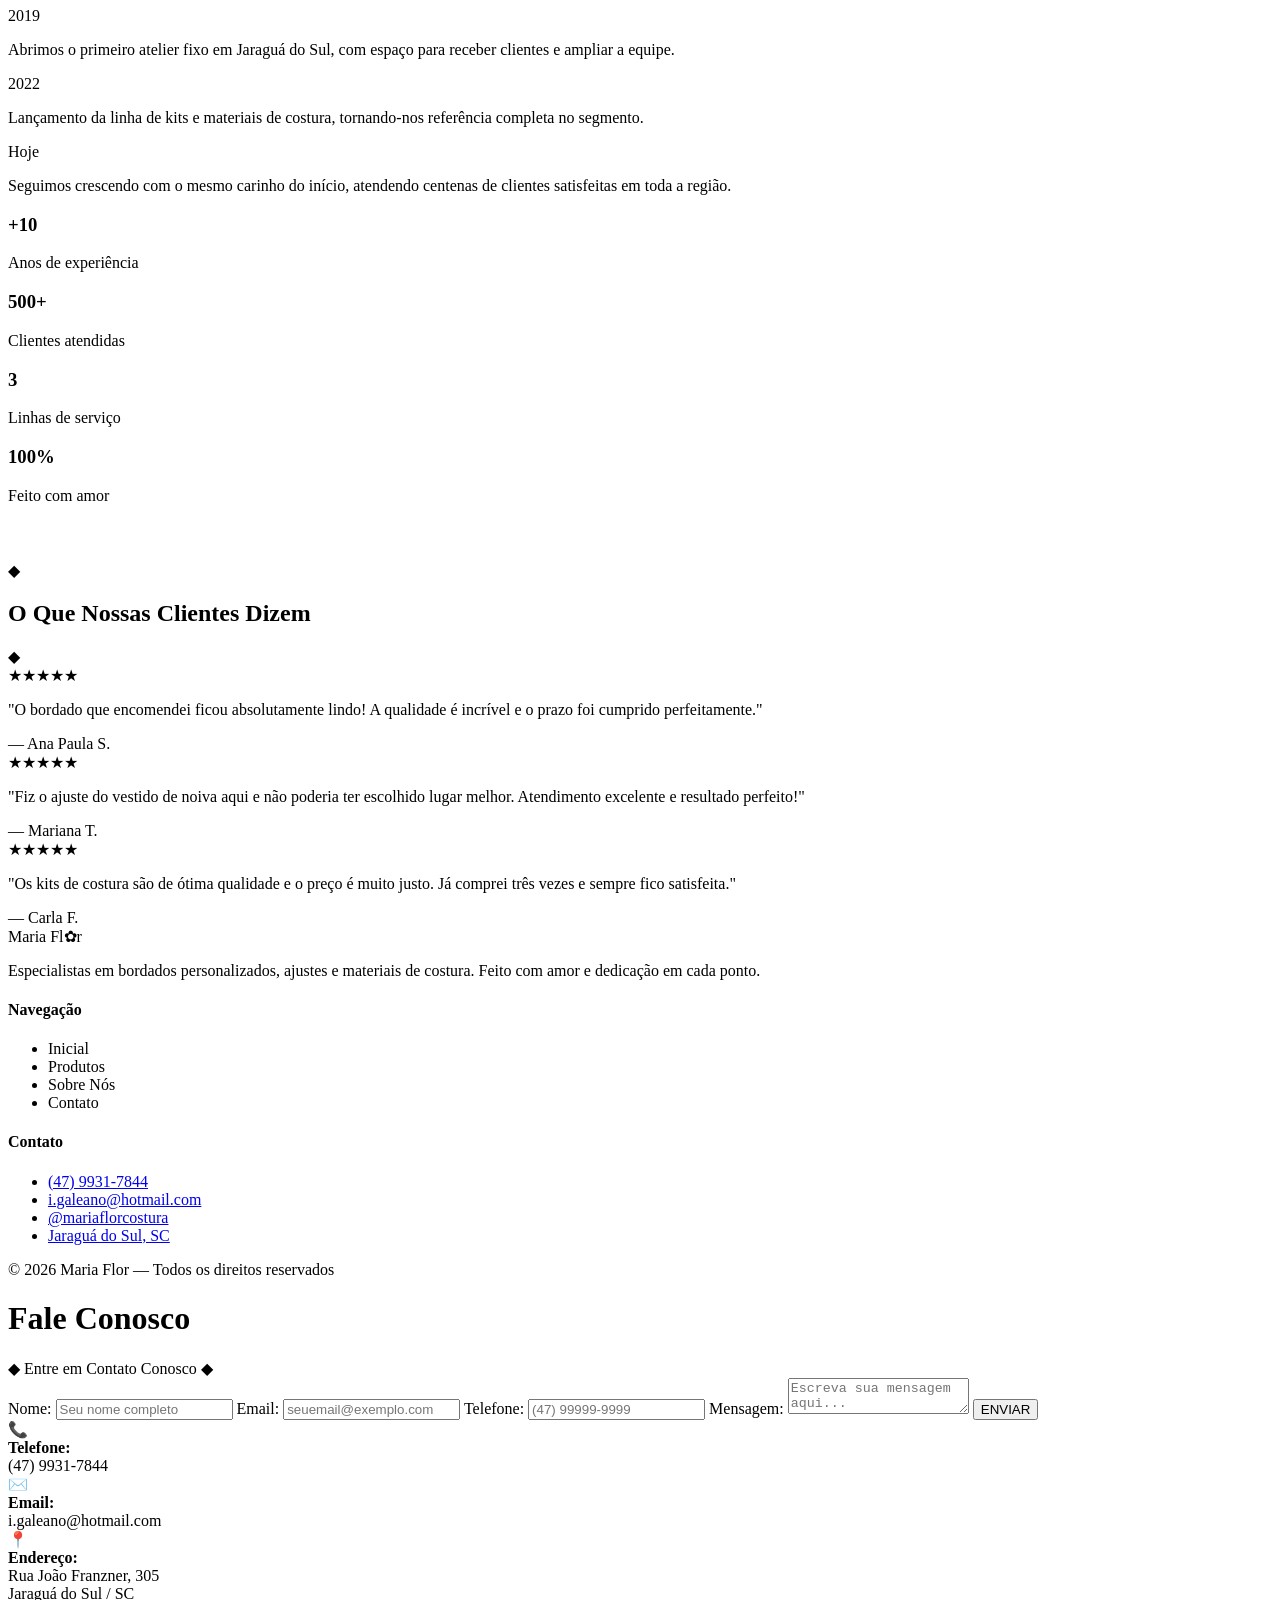
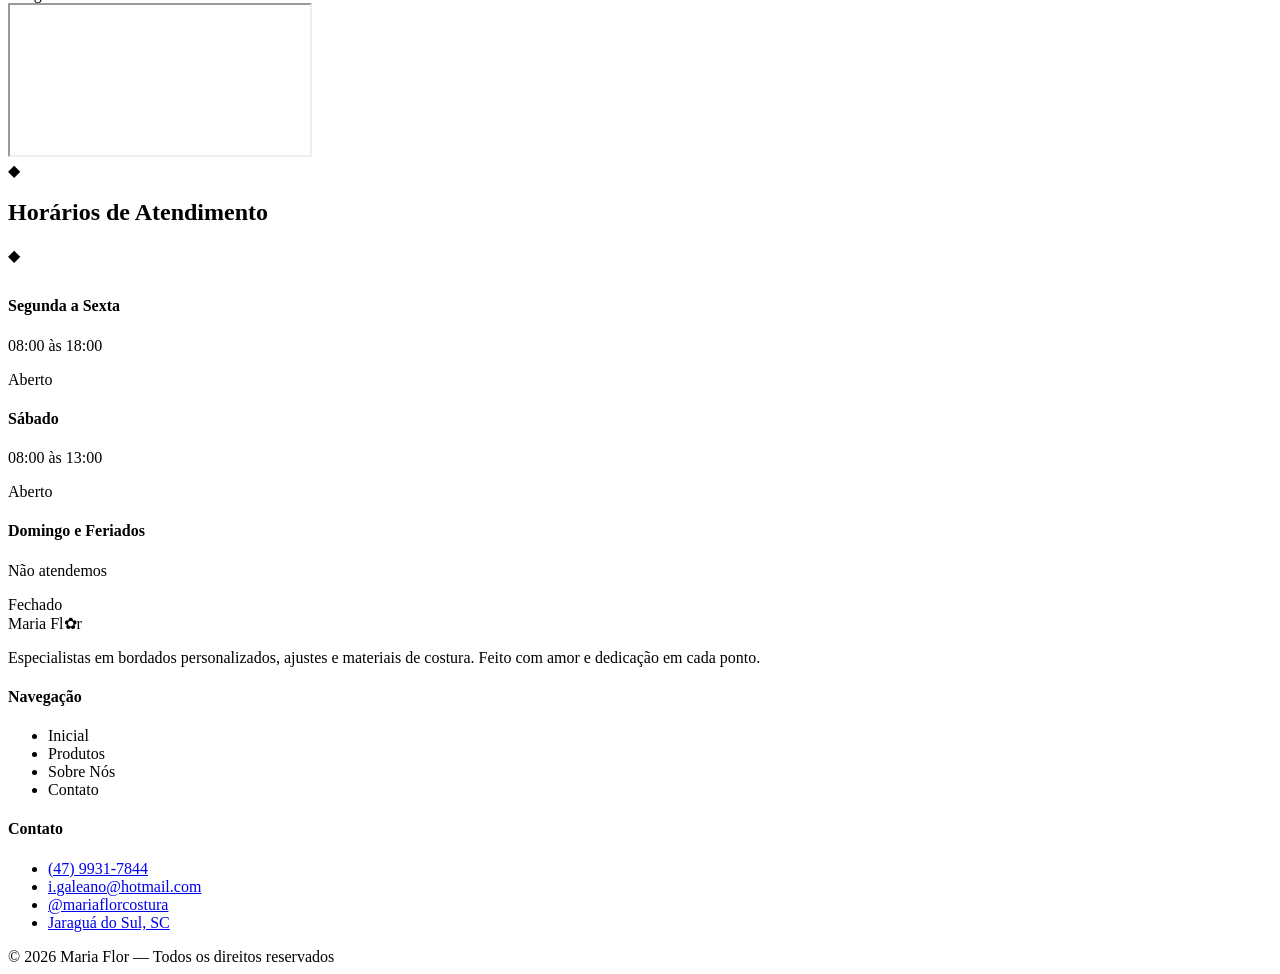
==== commit c416d414: "Update index.html" ====
--- a/index.html
+++ b/index.html
@@ -5,7 +5,7 @@
 <meta name="viewport" content="width=device-width, initial-scale=1.0">
 <title>Maria Flor — Costura & Bordados</title>
 <link href="https://fonts.googleapis.com/css2?family=Playfair+Display:ital,wght@0,400;0,700;1,400&family=Lato:wght@300;400;700&display=swap" rel="stylesheet">
-<link rel="stylesheet" href="style mariaflor.css">
+<link rel="stylesheet" href="style-mariaflor.css">
 </head>
 <body>
 
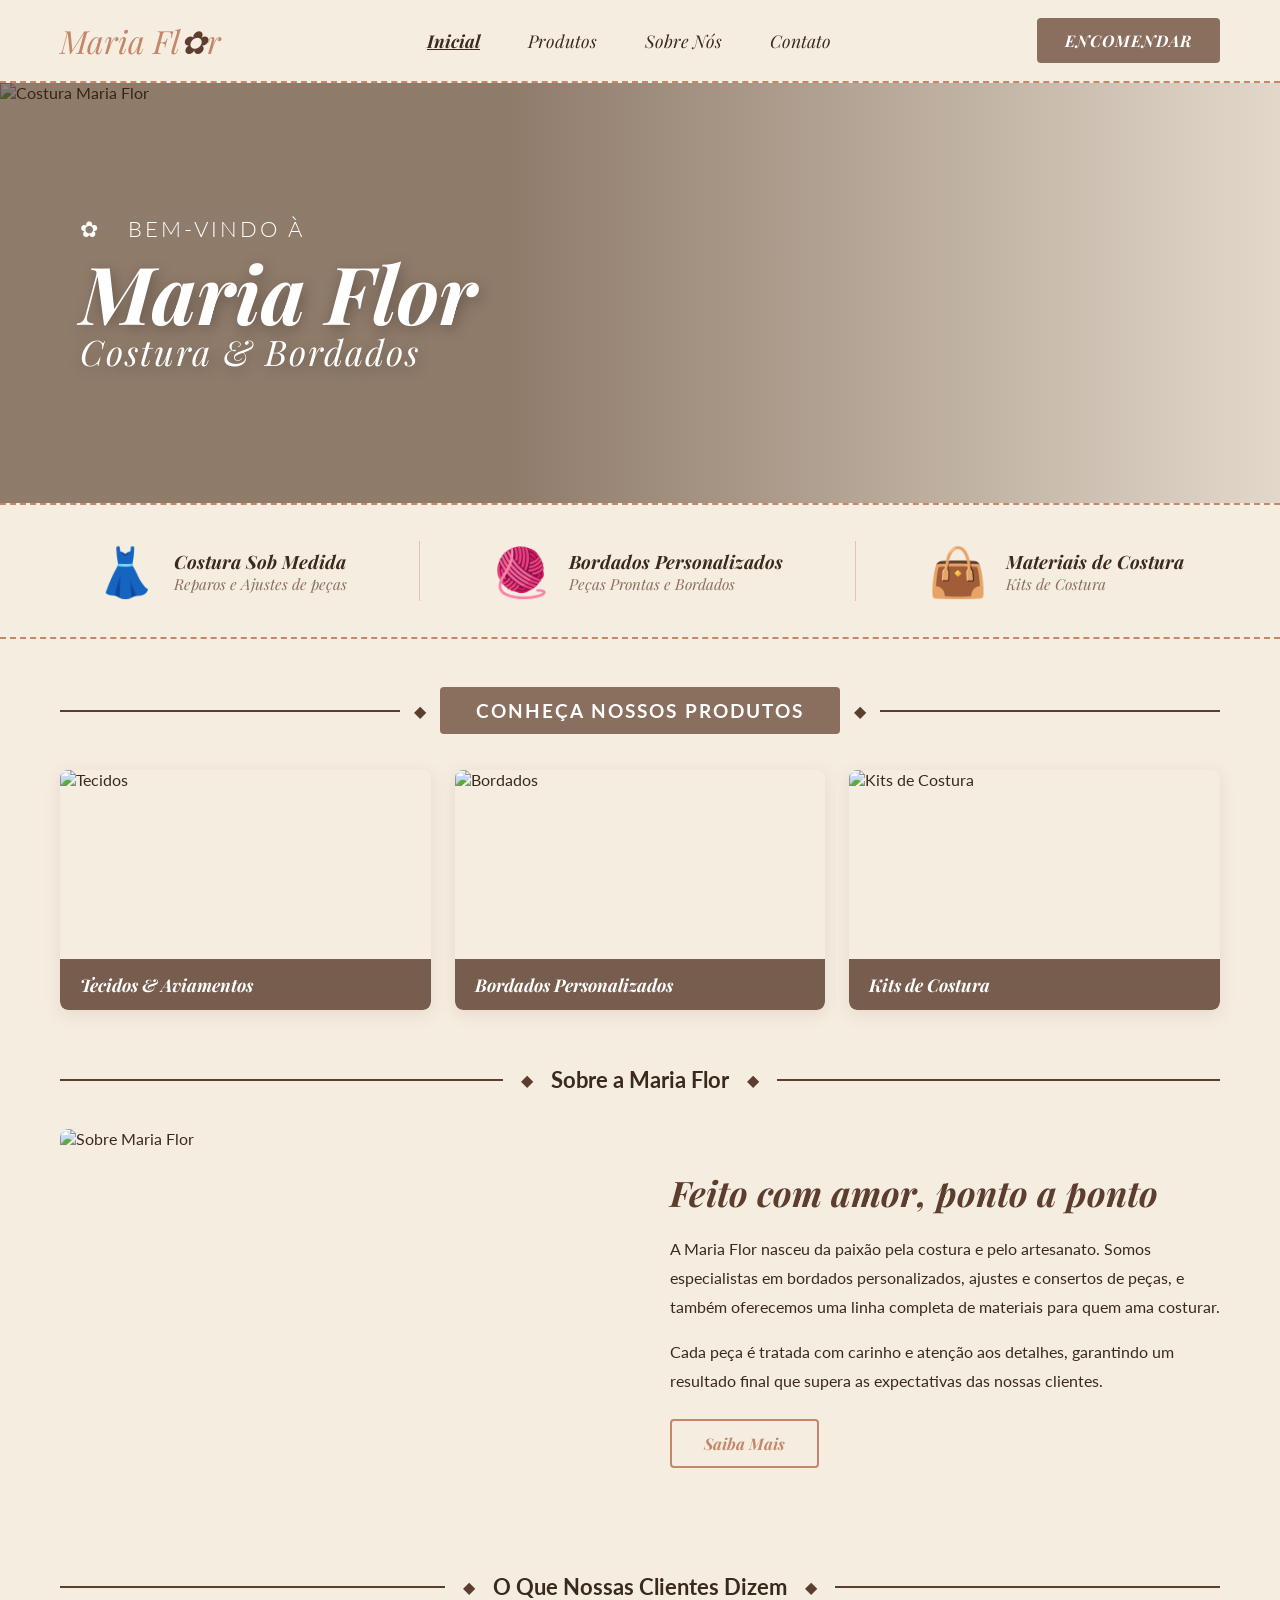
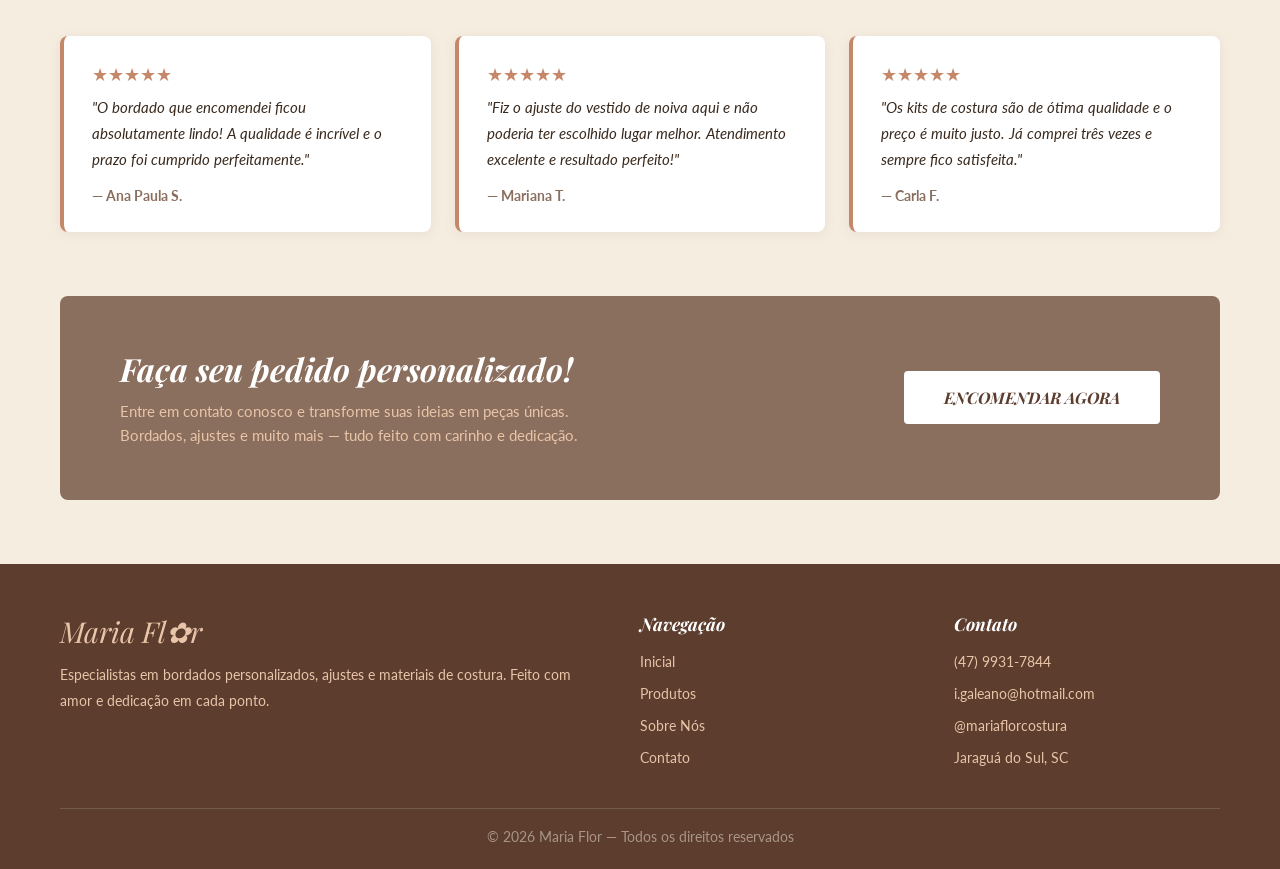
==== commit 3a540844: "HANDS ON WORK V" ====
--- a/index.html
+++ b/index.html
@@ -9,9 +9,8 @@
 </head>
 <body>
 
-<!-- ================================
-     NAVBAR (shared, always visible)
-================================ -->
+<!-- ===============================-->
+     
 <nav>
   <div class="logo" onclick="goTo('inicial')">Maria Fl<span>✿</span>r</div>
   <ul>
@@ -23,10 +22,10 @@
   <button class="btn-encomendar" onclick="goTo('contato')">ENCOMENDAR</button>
 </nav>
 
-
 <!-- ================================
      PAGE: INICIAL
 ================================ -->
+     
 <div id="page-inicial" class="page active">
 
   <div class="hero">
@@ -166,10 +165,10 @@
   </footer>
 </div>
 
-
 <!-- ================================
      PAGE: PRODUTOS
 ================================ -->
+     
 <div id="page-produtos" class="page">
 
   <div class="produtos-section-header" style="margin-top: 48px;">
@@ -296,10 +295,10 @@
   </footer>
 </div>
 
-
 <!-- ================================
      PAGE: SOBRE NÓS
 ================================ -->
+     
 <div id="page-sobre" class="page">
 
   <div class="quem-somos">
@@ -446,10 +445,10 @@
   </footer>
 </div>
 
-
 <!-- ================================
      PAGE: CONTATO
 ================================ -->
+     
 <div id="page-contato" class="page">
 
   <div class="hero-banner">
--- a/style-mariaflor.css
+++ b/style-mariaflor.css
@@ -0,0 +1,371 @@
+  * { margin: 0; padding: 0; box-sizing: border-box; }
+
+  :root {
+    --cream: #f5ede0;
+    --warm-brown: #8B6F5E;
+    --dark-brown: #5C3D2E;
+    --rose: #C4876A;
+    --light-rose: #E8C4A8;
+    --text-dark: #3a2a1e;
+    --dashed-color: #C4876A;
+  }
+
+  body {
+    font-family: 'Lato', sans-serif;
+    background-color: var(--cream);
+    color: var(--text-dark);
+  }
+
+  /* PAGE VISIBILITY */
+  .page { display: none; }
+  .page.active { display: block; }
+
+  /* PAGE TRANSITION */
+  .page { animation: fadeIn 0.35s ease; }
+  @keyframes fadeIn { from { opacity: 0; transform: translateY(8px); } to { opacity: 1; transform: translateY(0); } }
+
+  /* ================================
+     NAVBAR (shared)
+  ================================ */
+  nav {
+    background: var(--cream);
+    padding: 18px 60px;
+    display: flex;
+    align-items: center;
+    justify-content: space-between;
+    border-bottom: 2px dashed var(--dashed-color);
+    position: sticky;
+    top: 0;
+    z-index: 100;
+  }
+
+  .logo {
+    font-family: 'Playfair Display', serif;
+    font-size: 2rem;
+    color: var(--rose);
+    font-style: italic;
+    cursor: pointer;
+  }
+
+  .logo span { color: var(--dark-brown); }
+
+  nav ul { display: flex; list-style: none; gap: 48px; align-items: center; }
+
+  nav ul li a {
+    text-decoration: none;
+    font-size: 1.1rem;
+    color: var(--text-dark);
+    font-style: italic;
+    font-family: 'Playfair Display', serif;
+    transition: color 0.2s;
+    cursor: pointer;
+  }
+
+  nav ul li a:hover { color: var(--rose); }
+  nav ul li a.active { text-decoration: underline; font-weight: 700; }
+
+  .btn-encomendar {
+    background: var(--warm-brown);
+    color: white;
+    padding: 12px 28px;
+    font-size: 1rem;
+    font-weight: 700;
+    font-style: italic;
+    font-family: 'Playfair Display', serif;
+    letter-spacing: 1px;
+    border: none;
+    cursor: pointer;
+    border-radius: 4px;
+    transition: background 0.2s;
+  }
+
+  .btn-encomendar:hover { background: var(--dark-brown); }
+
+  /* ================================
+     SHARED COMPONENTS
+  ================================ */
+  .hero-divider { border: none; border-top: 2px dashed var(--dashed-color); }
+
+  .section-header-brown {
+    display: flex;
+    align-items: center;
+    justify-content: center;
+    gap: 0;
+    margin: 48px 60px 36px;
+  }
+  .section-header-brown .line { flex: 1; height: 2px; background: var(--dark-brown); }
+  .section-header-brown h2 {
+    background: var(--warm-brown);
+    color: white;
+    font-family: 'Lato', sans-serif;
+    font-size: 1.2rem;
+    font-weight: 700;
+    letter-spacing: 2px;
+    padding: 12px 36px;
+    border-radius: 4px;
+    white-space: nowrap;
+  }
+  .section-header-brown .diamond { color: var(--dark-brown); font-size: 1rem; padding: 0 14px; }
+
+  .section-header {
+    display: flex;
+    align-items: center;
+    justify-content: center;
+    gap: 18px;
+    margin: 48px 60px 36px;
+  }
+  .section-header::before,
+  .section-header::after { content: ''; flex: 1; height: 2px; background: var(--dark-brown); }
+  .section-header h2 { font-family: 'Lato', sans-serif; font-size: 1.4rem; font-weight: 700; white-space: nowrap; }
+  .diamond { color: var(--dark-brown); }
+
+  .depoimentos-grid {
+    display: grid;
+    grid-template-columns: repeat(3, 1fr);
+    gap: 24px;
+    padding: 0 60px 64px;
+  }
+  .depoimento-card {
+    background: white;
+    border-radius: 8px;
+    padding: 28px;
+    border-left: 4px solid var(--rose);
+    box-shadow: 0 2px 12px rgba(139,111,94,0.1);
+  }
+  .depoimento-card p { font-size: 0.95rem; line-height: 1.7; font-style: italic; }
+  .depoimento-card .author { margin-top: 14px; font-weight: 700; font-style: normal; font-size: 0.9rem; color: var(--warm-brown); }
+  .stars { color: var(--rose); margin-bottom: 10px; font-size: 1.1rem; }
+
+  .cta-section {
+    margin: 0 60px 64px;
+    background: var(--warm-brown);
+    border-radius: 8px;
+    padding: 52px 60px;
+    display: flex;
+    align-items: center;
+    justify-content: space-between;
+    gap: 40px;
+  }
+  .cta-section h2 { font-family: 'Playfair Display', serif; font-size: 2rem; color: white; font-style: italic; line-height: 1.3; }
+  .cta-section p { margin-top: 10px; color: var(--light-rose); font-size: 0.95rem; line-height: 1.6; max-width: 480px; }
+  .btn-cta {
+    background: white; color: var(--dark-brown); padding: 16px 40px;
+    font-size: 1rem; font-weight: 700; font-style: italic;
+    font-family: 'Playfair Display', serif; border: none; cursor: pointer;
+    border-radius: 4px; white-space: nowrap; transition: background 0.2s;
+  }
+  .btn-cta:hover { background: var(--cream); }
+
+  footer {
+    background: var(--dark-brown);
+    color: var(--cream);
+    padding: 48px 60px 24px;
+  }
+  .footer-grid {
+    display: grid;
+    grid-template-columns: 2fr 1fr 1fr;
+    gap: 48px;
+    padding-bottom: 32px;
+    border-bottom: 1px solid rgba(255,255,255,0.15);
+  }
+  .footer-logo { font-family: 'Playfair Display', serif; font-size: 1.8rem; color: var(--light-rose); font-style: italic; margin-bottom: 12px; }
+  footer p, footer a { font-size: 0.9rem; line-height: 1.8; color: var(--light-rose); text-decoration: none; }
+  footer a:hover { color: white; }
+  .footer-col h4 { font-family: 'Playfair Display', serif; font-size: 1.1rem; font-style: italic; margin-bottom: 14px; color: white; }
+  .footer-col ul { list-style: none; }
+  .footer-col ul li { margin-bottom: 6px; }
+  .footer-bottom { padding-top: 20px; text-align: center; font-size: 0.85rem; color: rgba(245,237,224,0.5); }
+
+  /* ================================
+     PAGE: INICIAL
+  ================================ */
+  .hero { position: relative; width: 100%; height: 420px; overflow: hidden; }
+  .hero img { width: 100%; height: 100%; object-fit: cover; display: block; }
+  .hero-overlay {
+    position: absolute; inset: 0;
+    background: linear-gradient(to right, rgba(60,30,10,0.55) 40%, rgba(60,30,10,0.1) 100%);
+    display: flex; flex-direction: column; justify-content: center; padding: 0 80px;
+  }
+  .hero-overlay .bem-vindo { font-family: 'Lato', sans-serif; font-size: 1.4rem; color: white; letter-spacing: 3px; margin-bottom: 8px; font-weight: 300; }
+  .hero-overlay h1 { font-family: 'Playfair Display', serif; font-style: italic; font-size: 5rem; color: white; line-height: 1.05; text-shadow: 2px 4px 16px rgba(0,0,0,0.3); }
+  .hero-overlay h1 span { display: block; font-size: 2.2rem; font-weight: 400; letter-spacing: 2px; }
+
+  .features-strip {
+    display: flex; justify-content: space-around; align-items: center;
+    padding: 36px 60px; background: var(--cream); border-bottom: 2px dashed var(--dashed-color);
+  }
+  .feature-item { display: flex; align-items: center; gap: 18px; }
+  .feature-icon { font-size: 3rem; line-height: 1; }
+  .feature-text h3 { font-family: 'Playfair Display', serif; font-style: italic; font-size: 1.15rem; font-weight: 700; }
+  .feature-text p { font-family: 'Playfair Display', serif; font-style: italic; font-size: 0.95rem; color: var(--warm-brown); }
+  .feature-divider { width: 1px; height: 60px; background: var(--dashed-color); opacity: 0.4; }
+
+  .home-products-grid {
+    display: grid; grid-template-columns: repeat(3, 1fr);
+    gap: 24px; padding: 0 60px 56px;
+  }
+  .home-product-card {
+    border-radius: 8px; overflow: hidden; position: relative;
+    box-shadow: 0 4px 16px rgba(139,111,94,0.15);
+    transition: transform 0.2s, box-shadow 0.2s; cursor: pointer;
+  }
+  .home-product-card:hover { transform: translateY(-5px); box-shadow: 0 12px 32px rgba(139,111,94,0.25); }
+  .home-product-card img { width: 100%; height: 240px; object-fit: cover; display: block; }
+  .home-product-card-label {
+    position: absolute; bottom: 0; left: 0; right: 0;
+    background: rgba(92,61,46,0.82); color: white;
+    font-family: 'Playfair Display', serif; font-style: italic;
+    font-size: 1.1rem; font-weight: 700; padding: 14px 20px; backdrop-filter: blur(2px);
+  }
+
+  .about-section { display: grid; grid-template-columns: 1fr 1fr; gap: 60px; padding: 0 60px 64px; align-items: center; }
+  .about-img { border-radius: 8px; overflow: hidden; position: relative; }
+  .about-img img { width: 100%; height: 380px; object-fit: cover; display: block; border-radius: 8px; }
+  .about-img::before { content: ''; position: absolute; inset: -10px; border: 2px dashed var(--dashed-color); border-radius: 12px; z-index: -1; }
+  .about-text h2 { font-family: 'Playfair Display', serif; font-style: italic; font-size: 2.2rem; color: var(--dark-brown); margin-bottom: 20px; line-height: 1.3; }
+  .about-text p { font-size: 1rem; line-height: 1.8; color: var(--text-dark); margin-bottom: 16px; }
+  .btn-saiba {
+    display: inline-block; margin-top: 8px; background: transparent;
+    border: 2px solid var(--rose); color: var(--rose); padding: 12px 32px;
+    font-family: 'Playfair Display', serif; font-style: italic; font-size: 1rem; font-weight: 700;
+    cursor: pointer; border-radius: 4px; transition: background 0.2s, color 0.2s;
+  }
+  .btn-saiba:hover { background: var(--rose); color: white; }
+
+  .section-header-plain {
+    display: flex; align-items: center; justify-content: center;
+    gap: 18px; margin: 0 60px 36px;
+  }
+  .section-header-plain::before,
+  .section-header-plain::after { content: ''; flex: 1; height: 2px; background: var(--dark-brown); }
+  .section-header-plain h2 { font-family: 'Lato', sans-serif; font-size: 1.4rem; font-weight: 700; white-space: nowrap; }
+  .diamond-ico { color: var(--dark-brown); }
+
+  /* ================================
+     PAGE: PRODUTOS
+  ================================ */
+  .products-grid {
+    display: grid; grid-template-columns: repeat(3, 1fr);
+    gap: 24px; padding: 0 60px 48px;
+  }
+  .product-card {
+    border: 2px dashed var(--dashed-color); border-radius: 4px;
+    overflow: hidden; background: var(--cream);
+    transition: transform 0.2s, box-shadow 0.2s;
+  }
+  .product-card:hover { transform: translateY(-4px); box-shadow: 0 8px 24px rgba(139,111,94,0.2); }
+  .product-card img {   width: 75%; height: 75%; object-fit: contain; display: block; margin: 0 auto;}
+  .card-body { padding: 16px 20px; border-top: 2px dashed var(--dashed-color); }
+  .card-body h3 { font-family: 'Playfair Display', serif; font-style: italic; font-size: 1.15rem; font-weight: 700; margin-bottom: 8px; }
+  .card-body p { font-family: 'Playfair Display', serif; font-style: italic; font-size: 0.95rem; }
+  .price {
+    display: inline-block; margin-top: 10px; background: var(--rose);
+    color: white; padding: 4px 14px; border-radius: 20px;
+    font-family: 'Lato', sans-serif; font-size: 0.88rem; font-weight: 700;
+  }
+
+  .produtos-section-header {
+    display: flex; align-items: center; justify-content: center;
+    gap: 18px; margin: 48px 0 32px; padding: 0 60px;
+  }
+  .produtos-section-header::before,
+  .produtos-section-header::after { content: ''; flex: 1; height: 2px; background: var(--dark-brown); }
+  .produtos-section-header h2 { font-family: 'Lato', sans-serif; font-size: 1.5rem; font-weight: 700; white-space: nowrap; }
+
+  /* ================================
+     PAGE: SOBRE NÓS
+  ================================ */
+  .quem-somos { display: grid; grid-template-columns: 1fr 1fr; gap: 60px; padding: 64px 80px 56px; align-items: center; }
+  .quem-somos-img { border-radius: 0px ; overflow: hidden; box-shadow: 0 8px 32px rgba(139,111,94,0.2); }
+  .quem-somos-img img { width: 60% ; height: 60% ; object-fit: cover; display: block; ;}
+  .tag-title {
+    display: inline-block; background: var(--light-rose); padding: 10px 40px;
+    border-radius: 4px; font-family: 'Playfair Display', serif; font-style: italic;
+    font-size: 1.4rem; font-weight: 700; color: var(--dark-brown); margin-bottom: 28px;
+  }
+  .quem-somos-text p { font-family: 'Playfair Display', serif; font-style: italic; font-size: 1.05rem; line-height: 1.85; text-align: justify; }
+  .logo-deco { text-align: right; margin-top: 36px; }
+  .logo-deco-inner { display: inline-block; position: relative; padding: 20px 32px; }
+  .logo-deco-inner::before { content: ''; position: absolute; inset: 0; border: 2px solid var(--rose); border-radius: 50% 50% 50% 50% / 60% 60% 40% 40%; opacity: 0.35; }
+  .logo-deco-inner .deco-icons { font-size: 2rem; line-height: 1; margin-bottom: 4px; }
+  .logo-deco-inner h2 { font-family: 'Playfair Display', serif; font-style: italic; font-size: 2.8rem; color: var(--rose); line-height: 1; }
+  .logo-deco-inner h2 span { display: block; font-size: 3.2rem; }
+  .logo-deco-inner .deco-sub { font-size: 1.5rem; margin-top: 4px; }
+
+  .valores-grid { display: grid; grid-template-columns: repeat(3, 1fr); gap: 24px; padding: 0 60px 60px; }
+  .valor-card { background: white; border-radius: 8px; padding: 32px 28px; text-align: center; border-top: 4px solid var(--rose); box-shadow: 0 2px 12px rgba(139,111,94,0.1); transition: transform 0.2s; }
+  .valor-card:hover { transform: translateY(-4px); }
+  .valor-card .icon { font-size: 2.8rem; margin-bottom: 14px; }
+  .valor-card h3 { font-family: 'Playfair Display', serif; font-style: italic; font-size: 1.15rem; font-weight: 700; color: var(--dark-brown); margin-bottom: 10px; }
+  .valor-card p { font-size: 0.93rem; line-height: 1.7; color: var(--warm-brown); }
+
+  .timeline-section { background: white; padding: 56px 60px 60px; }
+  .timeline { position: relative; max-width: 800px; margin: 0 auto; }
+  .timeline::before { content: ''; position: absolute; left: 50%; top: 0; bottom: 0; width: 2px; background: var(--light-rose); transform: translateX(-50%); }
+  .timeline-item { display: flex; justify-content: flex-end; padding-right: calc(50% + 32px); margin-bottom: 40px; position: relative; }
+  .timeline-item:nth-child(even) { justify-content: flex-start; padding-right: 0; padding-left: calc(50% + 32px); }
+  .timeline-item::after { content: ''; position: absolute; left: 50%; top: 16px; width: 16px; height: 16px; background: var(--rose); border-radius: 50%; transform: translateX(-50%); border: 3px solid white; box-shadow: 0 0 0 2px var(--rose); }
+  .timeline-content { background: var(--cream); border-radius: 8px; padding: 18px 22px; max-width: 300px; border-left: 3px solid var(--rose); }
+  .timeline-item:nth-child(even) .timeline-content { border-left: none; border-right: 3px solid var(--rose); }
+  .timeline-content .year { font-family: 'Lato', sans-serif; font-weight: 700; font-size: 0.85rem; color: var(--rose); letter-spacing: 1px; margin-bottom: 4px; }
+  .timeline-content p { font-family: 'Playfair Display', serif; font-style: italic; font-size: 0.95rem; line-height: 1.6; }
+
+  .numeros-section { background: var(--warm-brown); padding: 52px 60px; display: grid; grid-template-columns: repeat(4, 1fr); gap: 24px; text-align: center; }
+  .numero-item h3 { font-family: 'Playfair Display', serif; font-style: italic; font-size: 3rem; color: white; font-weight: 700; line-height: 1; margin-bottom: 6px; }
+  .numero-item p { font-size: 0.9rem; color: var(--light-rose); letter-spacing: 1px; text-transform: uppercase; font-weight: 700; }
+  .numero-divider { width: 1px; background: rgba(255,255,255,0.2); align-self: stretch; }
+
+  /* ================================
+     PAGE: CONTATO
+  ================================ */
+  .hero-banner {
+    background-image: url('https://images.unsplash.com/photo-1558769132-cb1aea458c5e?w=1400&q=80');
+    background-size: cover; background-position: center 30%;
+    position: relative; padding: 52px 0; text-align: center;
+  }
+  .hero-banner::before { content: ''; position: absolute; inset: 0; background: rgba(30,50,90,0.65); }
+  .hero-banner h1 { position: relative; font-family: 'Lato', sans-serif; font-size: 3rem; font-weight: 900; letter-spacing: 4px; color: white; text-transform: uppercase; }
+
+  .subtitle-divider {
+    display: flex; align-items: center; justify-content: center;
+    gap: 18px; margin: 40px 60px 36px;
+  }
+  .subtitle-divider::before,
+  .subtitle-divider::after { content: ''; flex: 1; height: 2px; background: var(--dark-brown); }
+  .subtitle-divider span { font-family: 'Playfair Display', serif; font-style: italic; font-size: 1.2rem; white-space: nowrap; }
+
+  .contact-layout { display: grid; grid-template-columns: 1fr 1fr; gap: 40px; padding: 0 60px 60px; }
+
+  .form-card { background: white; border-radius: 12px; padding: 36px 40px 40px; border: 1px solid rgba(196,135,106,0.2); box-shadow: 0 4px 20px rgba(139,111,94,0.1); }
+  .form-card label { display: block; font-family: 'Playfair Display', serif; font-style: italic; font-size: 1rem; margin-bottom: 6px; margin-top: 20px; }
+  .form-card label:first-child { margin-top: 0; }
+  .form-card input, .form-card textarea {
+    width: 100%; background: var(--cream); border: 1.5px solid rgba(196,135,106,0.4);
+    border-radius: 6px; padding: 12px 14px; font-family: 'Lato', sans-serif;
+    font-size: 0.95rem; color: var(--text-dark); outline: none; transition: border-color 0.2s;
+  }
+  .form-card input:focus, .form-card textarea:focus { border-color: var(--rose); }
+  .form-card textarea { resize: vertical; min-height: 130px; }
+  .btn-enviar {
+    display: block; margin: 28px auto 0; background: var(--warm-brown); color: white;
+    padding: 14px 48px; font-family: 'Playfair Display', serif; font-style: italic;
+    font-weight: 700; font-size: 1.05rem; letter-spacing: 2px;
+    border: none; cursor: pointer; border-radius: 6px; transition: background 0.2s;
+  }
+  .btn-enviar:hover { background: var(--dark-brown); }
+
+  .info-card { background: white; border-radius: 12px; padding: 36px 40px 0; border: 1px solid rgba(196,135,106,0.2); box-shadow: 0 4px 20px rgba(139,111,94,0.1); overflow: hidden; display: flex; flex-direction: column; }
+  .info-item { display: flex; align-items: flex-start; gap: 18px; margin-bottom: 28px; }
+  .info-icon { width: 52px; height: 52px; background: var(--text-dark); border-radius: 50%; display: flex; align-items: center; justify-content: center; font-size: 1.4rem; flex-shrink: 0; color: white; }
+  .info-text { font-family: 'Playfair Display', serif; font-size: 1rem; line-height: 1.6; }
+  .info-text strong { font-style: italic; font-weight: 700; }
+  .map-container { flex: 1; min-height: 220px; margin: 0 -40px; overflow: hidden; }
+  .map-container iframe { width: 100%; height: 100%; min-height: 220px; border: none; display: block; }
+
+  .horarios-section { padding: 0 60px 60px; }
+  .horarios-grid { display: grid; grid-template-columns: repeat(3, 1fr); gap: 20px; }
+  .horario-card { background: white; border-radius: 8px; padding: 24px 28px; border-left: 4px solid var(--rose); box-shadow: 0 2px 12px rgba(139,111,94,0.1); }
+  .horario-card h4 { font-family: 'Playfair Display', serif; font-style: italic; font-size: 1.05rem; font-weight: 700; margin-bottom: 8px; color: var(--dark-brown); }
+  .horario-card p { font-size: 0.95rem; line-height: 1.6; }
+  .badge-aberto { display: inline-block; background: #4caf50; color: white; font-size: 0.75rem; font-weight: 700; padding: 2px 10px; border-radius: 20px; margin-top: 8px; }
+  .badge-fechado { display: inline-block; background: #aaa; color: white; font-size: 0.75rem; font-weight: 700; padding: 2px 10px; border-radius: 20px; margin-top: 8px; }
